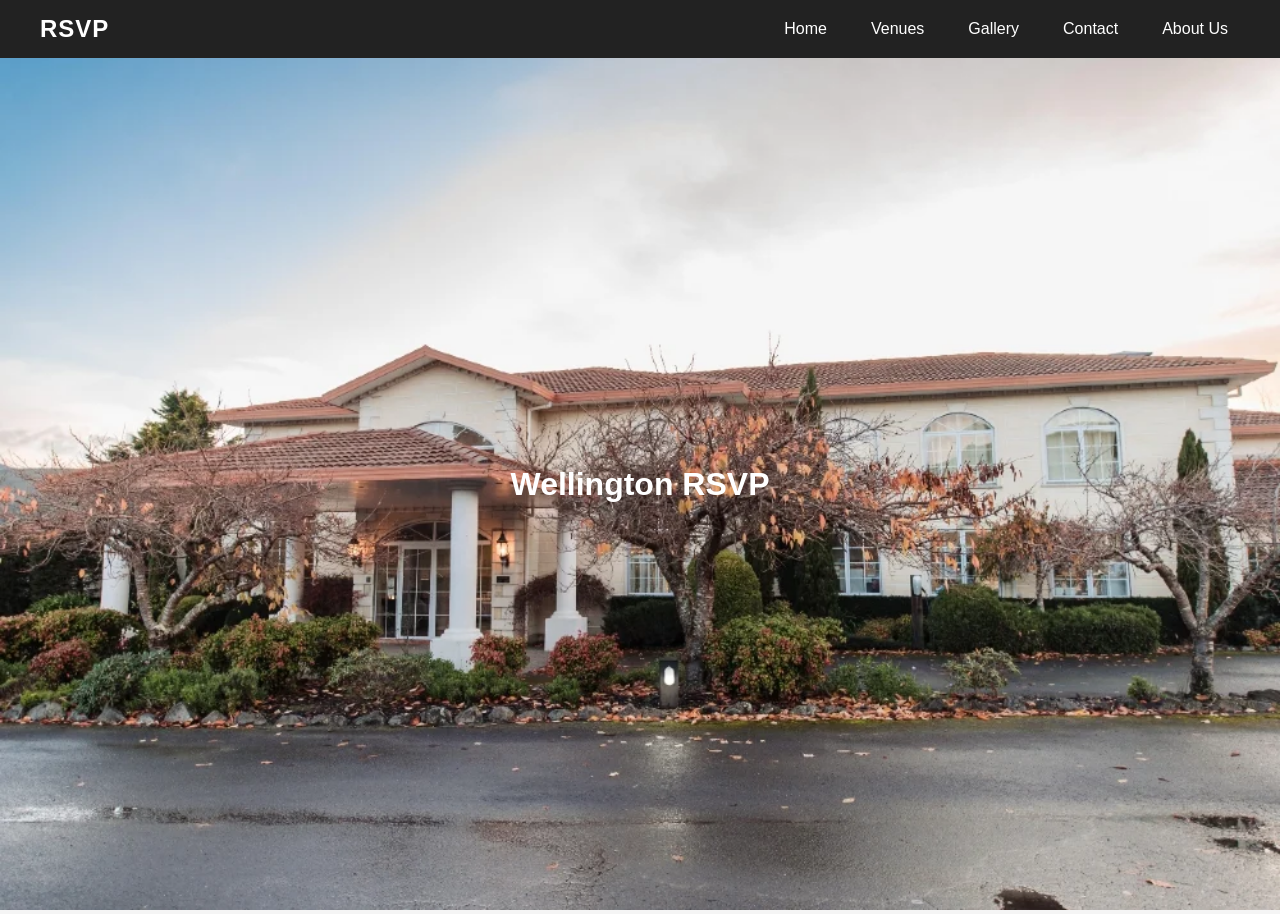
==== index.html @ 35e61cca "trying to fix my picture" ====
<!DOCTYPE html>
<html lang="en">
<head>
    <meta charset="UTF-8">
    <meta name="viewport" content="width=device-width, initial-scale=1.0">
    <title>My Website</title>
    <link rel="stylesheet" href="style.css" />
</head>
<body>

    <nav>
        <div class="nav-logo">
            <h2>RSVP</h2>
        </div>

        <ul class="nav-links">
            <li><a href="/">Home</a></li>
            <li><a href="/Venues">Venues</a></li>
            <li><a href="/Gallery">Gallery</a></li>
            <li><a href="/Contact">Contact</a></li>
            <li><a href="/AboutUs">About Us</a></li>
        </ul>
    </nav>
    
    <div class="image-container">
        <img src="download.png" alt="Pretty house">
        <div class="overlay-text">
            <h1>Wellington RSVP</h1>
        </div>
    </div>
    

    <script src="~/site.js"></script>
</body>
</html>
---- style.css ----
* {
    margin: 0;
    padding: 0;
    border: 0;
}

body {
    font-family: 'Poppins', sans-serif;
    background-color: #f5f5f5;
}

nav {
    display: flex;
    justify-content: space-between;
    align-items: center;
    padding: 10px;
    background-color: #222;
    padding: 15px 40px;
}

.nav-logo h2 {
    color: white;
    font-size: 1.5rem;
    letter-spacing: 1px;
}

.nav-links {
    list-style: none;
    display: flex;
    gap: 30px;
    column-gap: 20px;
}

.nav-links a {
    color: white;
    text-decoration: none;
    font-size: 1rem;
    padding: 8px 12px;
    border-radius: 5px;
    transition: background-color 0.3s;
}

.nav-links a:hover {
    background-color: lightgreen;
    color: #222;
}

main {
    padding: 60px;
    text-align: center;
}

main h1 {
    font-size: 2rem;
    color: #333;
}


.image-container {
    position: relative; 
    display: inline-block;
    width: 100%; 
}

.image-container img {
    display: block;
    width: 100%; 
    height: 0%;
}

.overlay-text {
    position: absolute;
    top: 50%; 
    left: 50%; 
    transform: translate(-50%, -50%); 
    color: white; 
    text-align: center; 
    
}
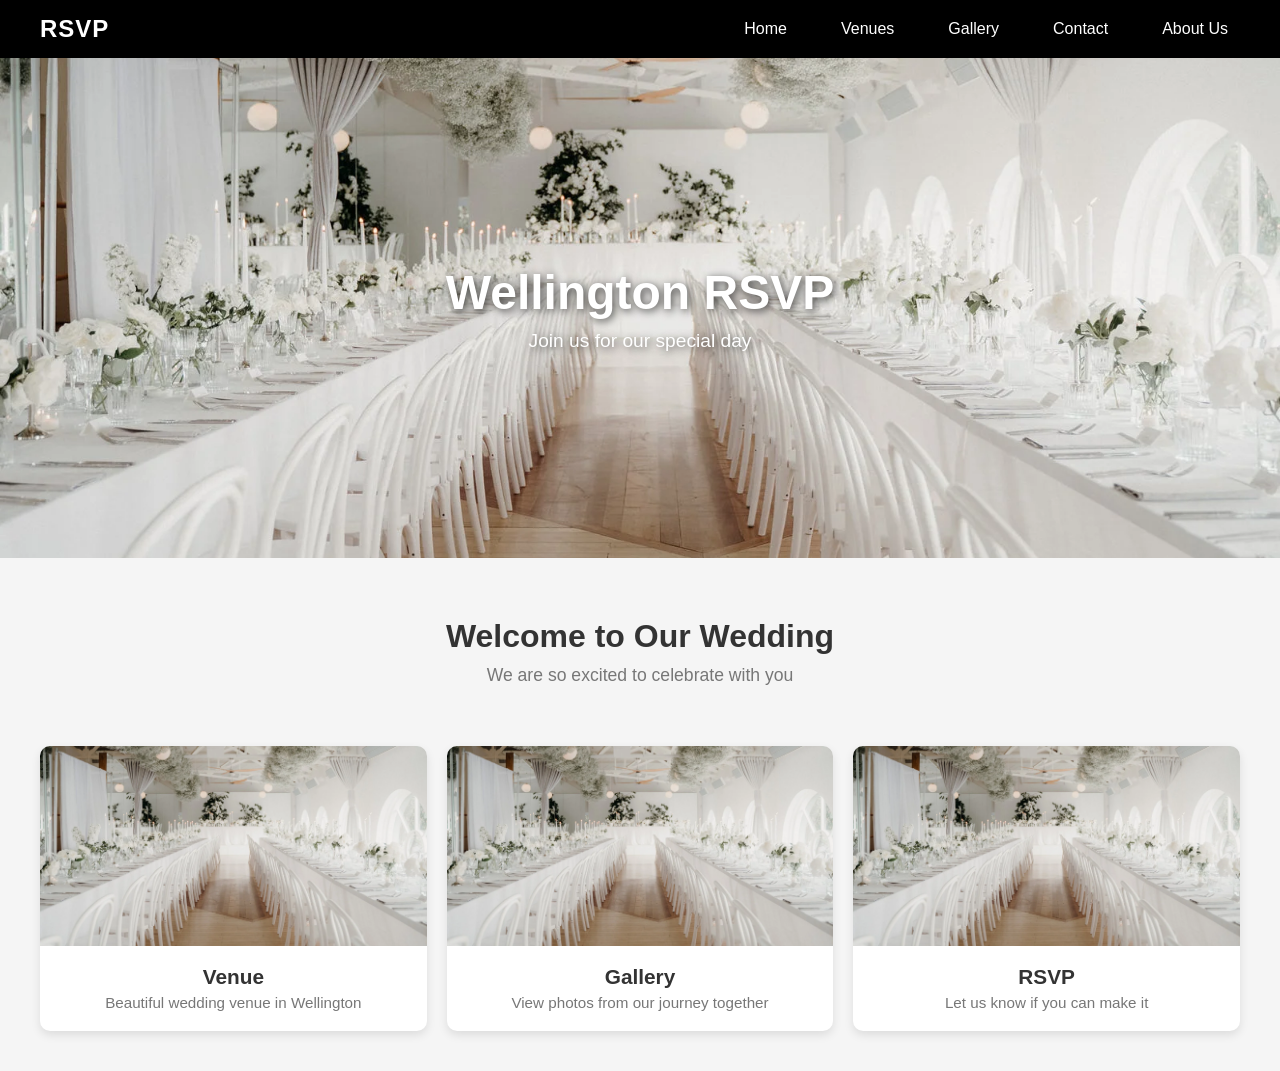
==== commit 9899b3f6: "Idk, foregot to commit" ====
--- a/index.html
+++ b/index.html
@@ -3,8 +3,8 @@
 <head>
     <meta charset="UTF-8">
     <meta name="viewport" content="width=device-width, initial-scale=1.0">
-    <title>My Website</title>
-    <link rel="stylesheet" href="style.css" />
+    <title>Wellington RSVP</title>
+    <link rel="stylesheet" href="style.css">
 </head>
 <body>
 
@@ -12,24 +12,53 @@
         <div class="nav-logo">
             <h2>RSVP</h2>
         </div>
-
         <ul class="nav-links">
-            <li><a href="/">Home</a></li>
-            <li><a href="/Venues">Venues</a></li>
-            <li><a href="/Gallery">Gallery</a></li>
-            <li><a href="/Contact">Contact</a></li>
-            <li><a href="/AboutUs">About Us</a></li>
+            <li><a href="index.html">Home</a></li>
+            <li><a href="Venues.html">Venues</a></li>
+            <li><a href="Gallery.html">Gallery</a></li>
+            <li><a href="Contact.html">Contact</a></li>
+            <li><a href="About_us.html">About Us</a></li>
         </ul>
     </nav>
-    
-    <div class="image-container">
-        <img src="download.png" alt="Pretty house">
-        <div class="overlay-text">
-            <h1>Wellington RSVP</h1>
+
+    <div class="grid-container">
+
+        <div class="hero">
+            <img src="Frontpage.png" alt="Wedding Venue">
+            <div class="overlay-text">
+                <h1>Wellington RSVP</h1>
+                <p>Join us for our special day</p>
+            </div>
         </div>
+
+        <div class="title-section">
+            <h2>Welcome to Our Wedding</h2>
+            <p>We are so excited to celebrate with you</p>
+        </div>
+
+        <div class="cards-section">
+
+            <div class="card">
+                <img src="Frontpage.png" alt="Venue 1">
+                <h3>Venue</h3>
+                <p>Beautiful wedding venue in Wellington</p>
+            </div>
+
+            <div class="card">
+                <img src="Frontpage.png" alt="Gallery">
+                <h3>Gallery</h3>
+                <p>View photos from our journey together</p>
+            </div>
+
+            <div class="card">
+                <img src="Frontpage.png" alt="RSVP">
+                <h3>RSVP</h3>
+                <p>Let us know if you can make it</p>
+            </div>
+
+        </div>
+
     </div>
-    
 
-    <script src="~/site.js"></script>
 </body>
 </html>
--- a/style.css
+++ b/style.css
@@ -1,7 +1,7 @@
 * {
     margin: 0;
     padding: 0;
-    border: 0;
+    box-sizing: border-box;
 }
 
 body {
@@ -13,8 +13,7 @@
     display: flex;
     justify-content: space-between;
     align-items: center;
-    padding: 10px;
-    background-color: #222;
+    background-color: black;
     padding: 15px 40px;
 }
 
@@ -28,7 +27,6 @@
     list-style: none;
     display: flex;
     gap: 30px;
-    column-gap: 20px;
 }
 
 .nav-links a {
@@ -45,35 +43,89 @@
     color: #222;
 }
 
-main {
-    padding: 60px;
-    text-align: center;
+.grid-container {
+    display: grid;
+    grid-template-rows: auto auto auto;  /* 3 rows */
+    gap: 40px;
+    padding: 0 0 40px 0;
 }
 
-main h1 {
-    font-size: 2rem;
-    color: #333;
+.hero {
+    position: relative;
+    width: 100%;
+    height: 500px;
 }
 
-
-.image-container {
-    position: relative; 
-    display: inline-block;
-    width: 100%; 
-}
-
-.image-container img {
-    display: block;
-    width: 100%; 
-    height: 0%;
+.hero img {
+    width: 100%;
+    height: 100%;
+    object-fit: cover;
 }
 
 .overlay-text {
     position: absolute;
-    top: 50%; 
-    left: 50%; 
-    transform: translate(-50%, -50%); 
-    color: white; 
-    text-align: center; 
-    
+    top: 50%;
+    left: 50%;
+    transform: translate(-50%, -50%);
+    color: white;
+    text-align: center;
+    text-shadow: 2px 2px 8px rgba(0,0,0,0.7);
 }
+
+.overlay-text h1 {
+    font-size: 3rem;
+    margin-bottom: 10px;
+}
+
+.overlay-text p {
+    font-size: 1.2rem;
+}
+
+.title-section {
+    text-align: center;
+    padding: 20px 40px;
+}
+
+.title-section h2 {
+    font-size: 2rem;
+    color: #333;
+    margin-bottom: 10px;
+}
+
+.title-section p {
+    font-size: 1.1rem;
+    color: #777;
+}
+
+.cards-section {
+    display: grid;
+    grid-template-columns: 1fr 1fr 1fr;  
+    gap: 20px;
+    padding: 0 40px;
+}
+
+.card {
+    background-color: white;
+    border-radius: 10px;
+    overflow: hidden;
+    box-shadow: 0 4px 10px rgba(0,0,0,0.1);
+    text-align: center;
+}
+
+.card img {
+    width: 100%;
+    height: 200px;
+    object-fit: cover;
+}
+
+.card h3 {
+    font-size: 1.3rem;
+    padding: 15px 10px 5px;
+    color: #333;
+}
+
+.card p {
+    font-size: 0.95rem;
+    color: #777;
+    padding: 0 15px 20px;
+}
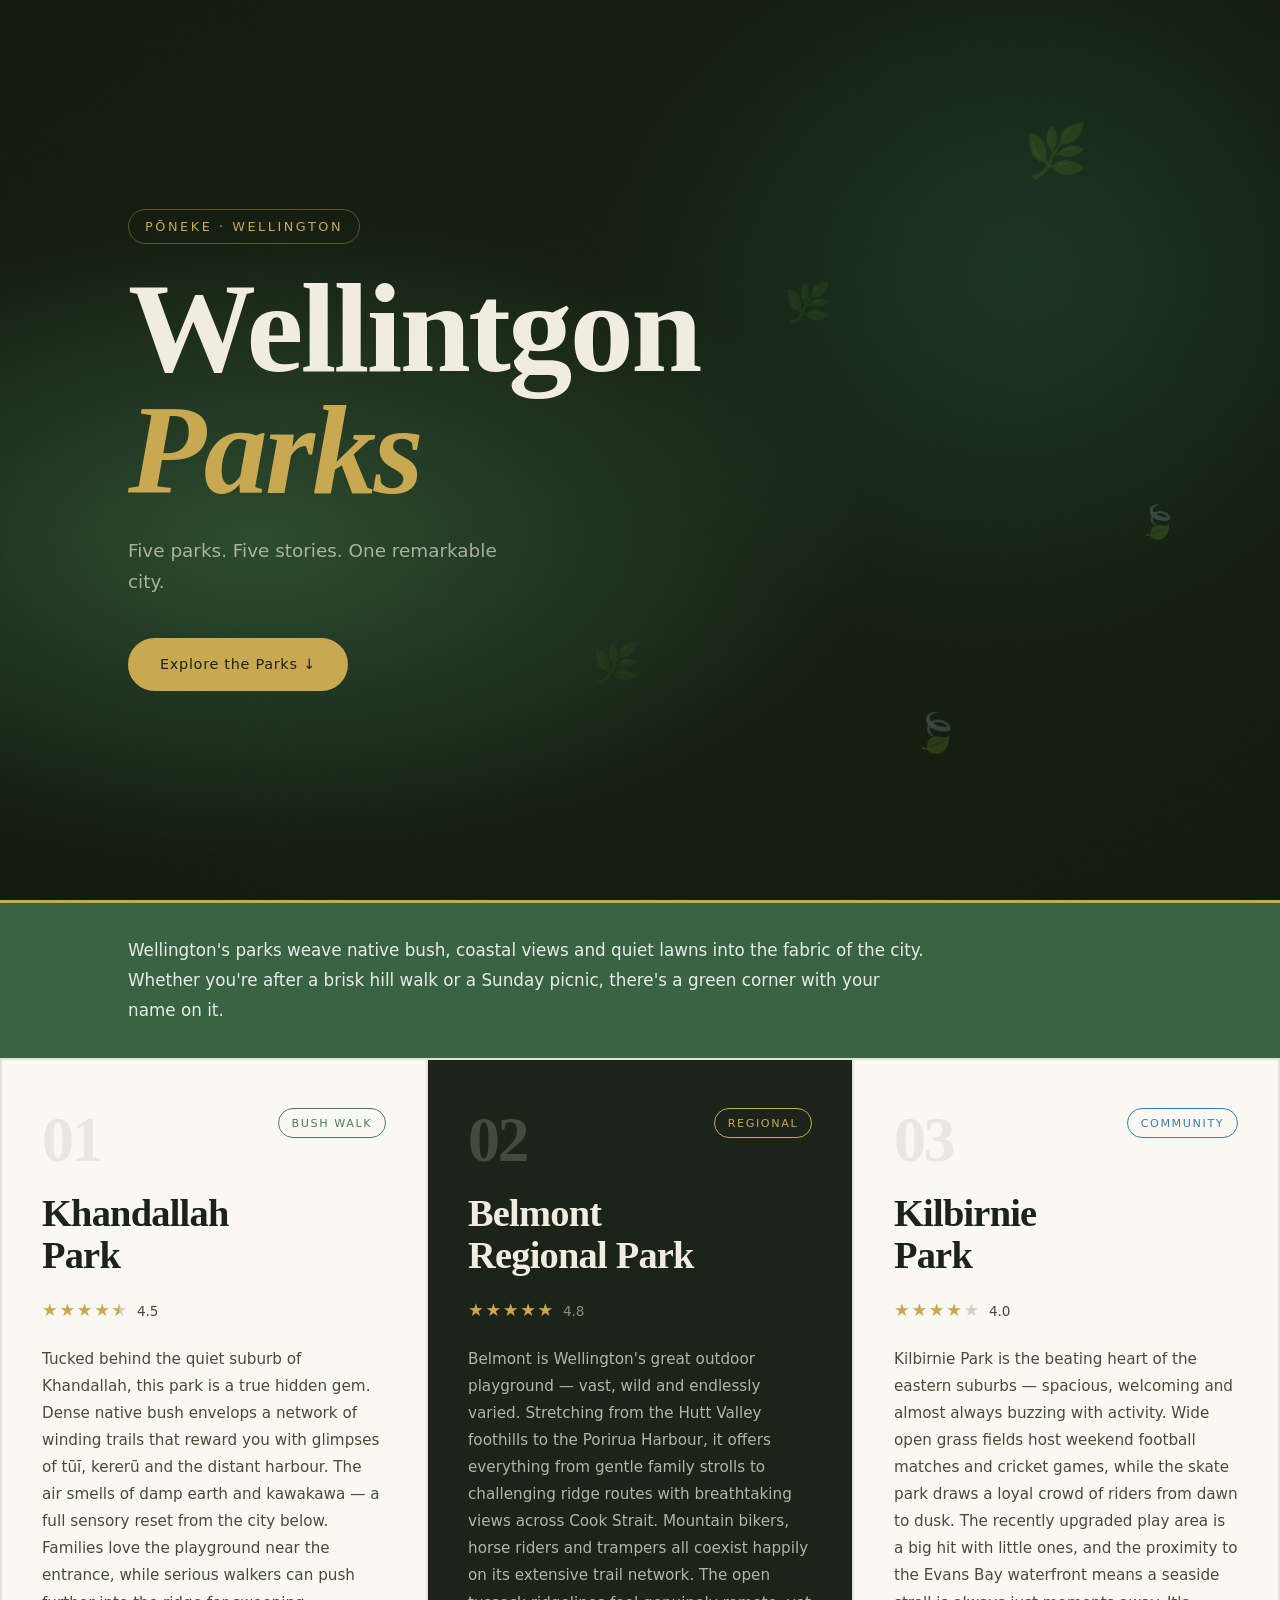
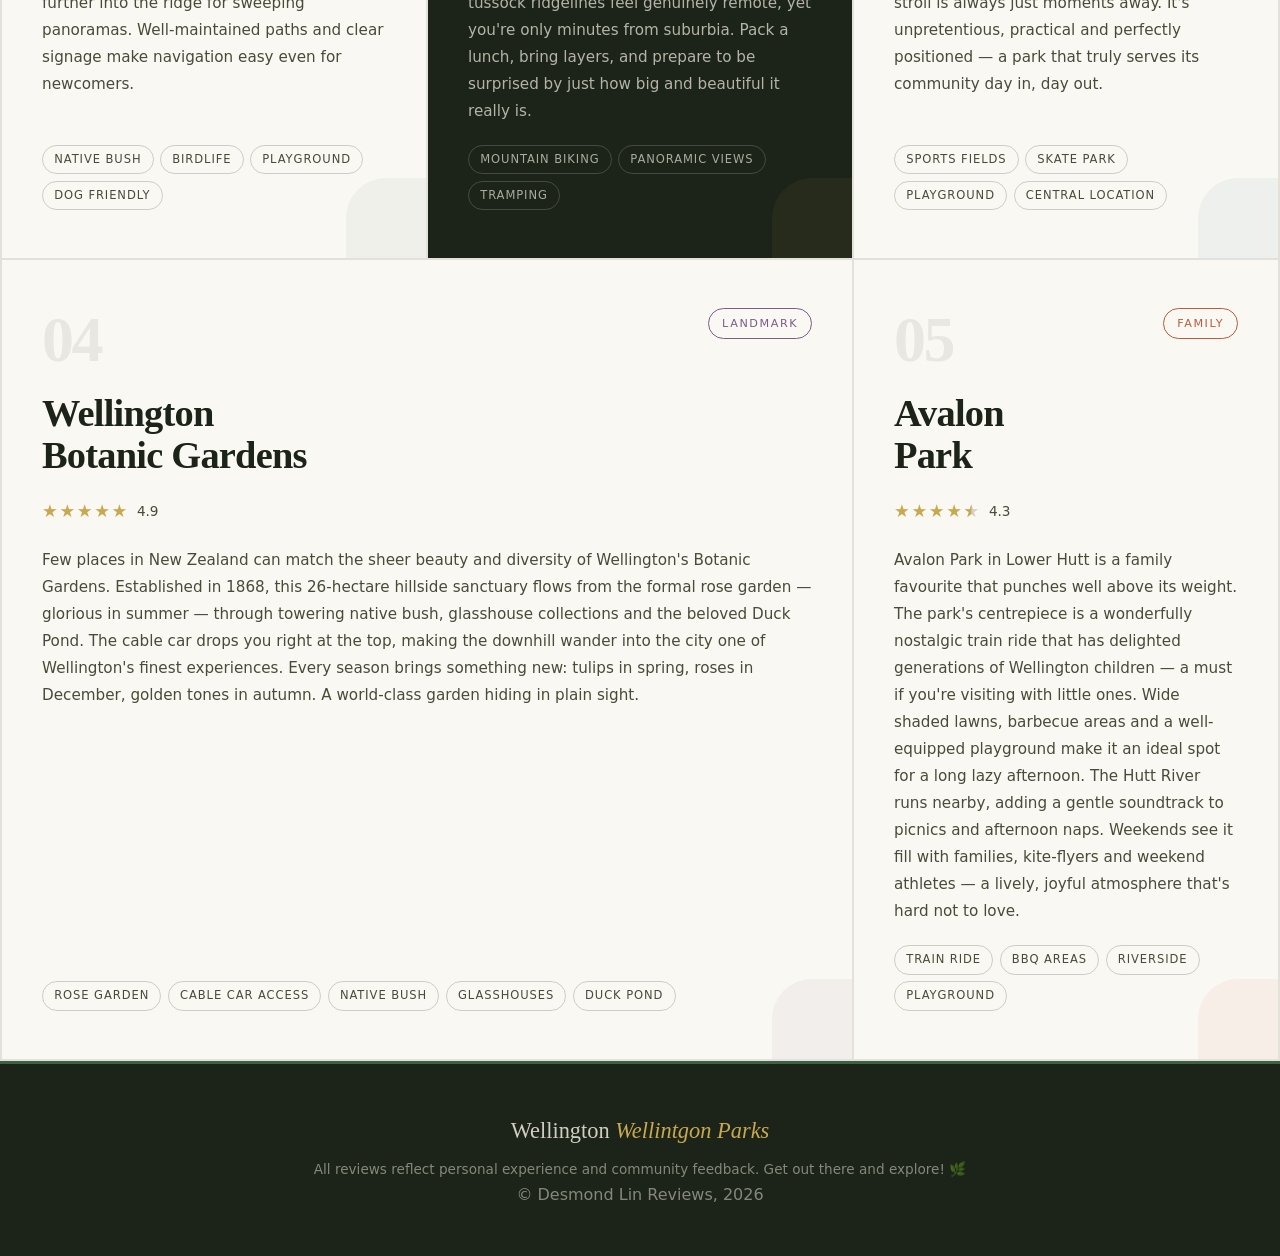
==== commit 56ab7db2: "Forgot to commit during the holidays(:sob:) I restarted my project and wrote about wellington parks" ====
--- a/index.html
+++ b/index.html
@@ -1,64 +1,152 @@
 <!DOCTYPE html>
 <html lang="en">
 <head>
-    <meta charset="UTF-8">
-    <meta name="viewport" content="width=device-width, initial-scale=1.0">
-    <title>Wellington RSVP</title>
-    <link rel="stylesheet" href="style.css">
+  <meta charset="UTF-8" />
+  <meta name="viewport" content="width=device-width, initial-scale=1.0" />
+  <title>Wellington Park Reviews</title>
+  <link rel="stylesheet" href="style.css" />
+  <link href="Arial" rel="stylesheet" />
 </head>
 <body>
 
-    <nav>
-        <div class="nav-logo">
-            <h2>RSVP</h2>
-        </div>
-        <ul class="nav-links">
-            <li><a href="index.html">Home</a></li>
-            <li><a href="Venues.html">Venues</a></li>
-            <li><a href="Gallery.html">Gallery</a></li>
-            <li><a href="Contact.html">Contact</a></li>
-            <li><a href="About_us.html">About Us</a></li>
-        </ul>
-    </nav>
+  <header class="hero">
+    <div class="hero__noise"></div>
+    <div class="hero__content">
+      <span class="hero__eyebrow">Pōneke · Wellington</span>
+      <h1 class="hero__title">Wellintgon<br><em>Parks</em></h1>
+      <p class="hero__subtitle">Five parks. Five stories. One remarkable city.</p>
+      <a href="#parks" class="hero__cta">Explore the Parks ↓</a>
+    </div>
+    <div class="hero__leaves" aria-hidden="true">
+      <span class="leaf leaf--1">🌿</span>
+      <span class="leaf leaf--2">🍃</span>
+      <span class="leaf leaf--3">🌿</span>
+      <span class="leaf leaf--4">🍃</span>
+      <span class="leaf leaf--5">🌿</span>
+    </div>
+  </header>
 
-    <div class="grid-container">
+  <section class="intro-strip">
+    <p>Wellington's parks weave native bush, coastal views and quiet lawns into the fabric of the city. Whether you're after a brisk hill walk or a Sunday picnic, there's a green corner with your name on it.</p>
+  </section>
 
-        <div class="hero">
-            <img src="Frontpage.png" alt="Wedding Venue">
-            <div class="overlay-text">
-                <h1>Wellington RSVP</h1>
-                <p>Join us for our special day</p>
-            </div>
-        </div>
+  <main id="parks" class="parks-grid">
 
-        <div class="title-section">
-            <h2>Welcome to Our Wedding</h2>
-            <p>We are so excited to celebrate with you</p>
-        </div>
+    <article class="park-card" style="--accent:#4a7c59;">
+      <div class="park-card__header">
+        <span class="park-card__number">01</span>
+        <div class="park-card__badge">Bush Walk</div>
+      </div>
+      <h2 class="park-card__name">Khandallah<br>Park</h2>
+      <div class="park-card__stars" aria-label="4.5 out of 5 stars">
+        <span class="star filled">★</span><span class="star filled">★</span><span class="star filled">★</span><span class="star filled">★</span><span class="star half">★</span>
+        <span class="rating-num">4.5</span>
+      </div>
+      <p class="park-card__review">
+        Tucked behind the quiet suburb of Khandallah, this park is a true hidden gem. Dense native bush envelops a network of winding trails that reward you with glimpses of tūī, kererū and the distant harbour. The air smells of damp earth and kawakawa — a full sensory reset from the city below. Families love the playground near the entrance, while serious walkers can push further into the ridge for sweeping panoramas. Well-maintained paths and clear signage make navigation easy even for newcomers.
+      </p>
+      <ul class="park-card__tags">
+        <li>Native Bush</li>
+        <li>Birdlife</li>
+        <li>Playground</li>
+        <li>Dog Friendly</li>
+      </ul>
+    </article>
 
-        <div class="cards-section">
+    <article class="park-card park-card--dark" style="--accent:#c8a951;">
+      <div class="park-card__header">
+        <span class="park-card__number">02</span>
+        <div class="park-card__badge">Regional</div>
+      </div>
+      <h2 class="park-card__name">Belmont<br>Regional Park</h2>
+      <div class="park-card__stars" aria-label="4.8 out of 5 stars">
+        <span class="star filled">★</span><span class="star filled">★</span><span class="star filled">★</span><span class="star filled">★</span><span class="star filled">★</span>
+        <span class="rating-num">4.8</span>
+      </div>
+      <p class="park-card__review">
+        Belmont is Wellington's great outdoor playground — vast, wild and endlessly varied. Stretching from the Hutt Valley foothills to the Porirua Harbour, it offers everything from gentle family strolls to challenging ridge routes with breathtaking views across Cook Strait. Mountain bikers, horse riders and trampers all coexist happily on its extensive trail network. The open tussock ridgelines feel genuinely remote, yet you're only minutes from suburbia. Pack a lunch, bring layers, and prepare to be surprised by just how big and beautiful it really is.
+      </p>
+      <ul class="park-card__tags">
+        <li>Mountain Biking</li>
+        <li>Panoramic Views</li>
+        <li>Tramping</li>
+      </ul>
+    </article>
 
-            <div class="card">
-                <img src="Frontpage.png" alt="Venue 1">
-                <h3>Venue</h3>
-                <p>Beautiful wedding venue in Wellington</p>
-            </div>
+    <article class="park-card" style="--accent:#3b7fa6;">
+      <div class="park-card__header">
+        <span class="park-card__number">03</span>
+        <div class="park-card__badge">Community</div>
+      </div>
+      <h2 class="park-card__name">Kilbirnie<br>Park</h2>
+      <div class="park-card__stars" aria-label="4.0 out of 5 stars">
+        <span class="star filled">★</span><span class="star filled">★</span><span class="star filled">★</span><span class="star filled">★</span><span class="star empty">★</span>
+        <span class="rating-num">4.0</span>
+      </div>
+      <p class="park-card__review">
+        Kilbirnie Park is the beating heart of the eastern suburbs — spacious, welcoming and almost always buzzing with activity. Wide open grass fields host weekend football matches and cricket games, while the skate park draws a loyal crowd of riders from dawn to dusk. The recently upgraded play area is a big hit with little ones, and the proximity to the Evans Bay waterfront means a seaside stroll is always just moments away. It's unpretentious, practical and perfectly positioned — a park that truly serves its community day in, day out.
+      </p>
+      <ul class="park-card__tags">
+        <li>Sports Fields</li>
+        <li>Skate Park</li>
+        <li>Playground</li>
+        <li>Central Location</li>
+      </ul>
+    </article>
 
-            <div class="card">
-                <img src="Frontpage.png" alt="Gallery">
-                <h3>Gallery</h3>
-                <p>View photos from our journey together</p>
-            </div>
+    <article class="park-card park-card--wide" style="--accent:#7a5c8a;">
+      <div class="park-card__header">
+        <span class="park-card__number">04</span>
+        <div class="park-card__badge">Landmark</div>
+      </div>
+      <h2 class="park-card__name">Wellington<br>Botanic Gardens</h2>
+      <div class="park-card__stars" aria-label="4.9 out of 5 stars">
+        <span class="star filled">★</span><span class="star filled">★</span><span class="star filled">★</span><span class="star filled">★</span><span class="star filled">★</span>
+        <span class="rating-num">4.9</span>
+      </div>
+      <p class="park-card__review">
+        Few places in New Zealand can match the sheer beauty and diversity of Wellington's Botanic Gardens. Established in 1868, this 26-hectare hillside sanctuary flows from the formal rose garden — glorious in summer — through towering native bush, glasshouse collections and the beloved Duck Pond. The cable car drops you right at the top, making the downhill wander into the city one of Wellington's finest experiences. Every season brings something new: tulips in spring, roses in December, golden tones in autumn. A world-class garden hiding in plain sight.
+      </p>
+      <ul class="park-card__tags">
+        <li>Rose Garden</li>
+        <li>Cable Car Access</li>
+        <li>Native Bush</li>
+        <li>Glasshouses</li>
+        <li>Duck Pond</li>
+      </ul>
+    </article>
 
-            <div class="card">
-                <img src="Frontpage.png" alt="RSVP">
-                <h3>RSVP</h3>
-                <p>Let us know if you can make it</p>
-            </div>
+    <article class="park-card" style="--accent:#b85c3a;">
+      <div class="park-card__header">
+        <span class="park-card__number">05</span>
+        <div class="park-card__badge">Family</div>
+      </div>
+      <h2 class="park-card__name">Avalon<br>Park</h2>
+      <div class="park-card__stars" aria-label="4.3 out of 5 stars">
+        <span class="star filled">★</span><span class="star filled">★</span><span class="star filled">★</span><span class="star filled">★</span><span class="star half">★</span>
+        <span class="rating-num">4.3</span>
+      </div>
+      <p class="park-card__review">
+        Avalon Park in Lower Hutt is a family favourite that punches well above its weight. The park's centrepiece is a wonderfully nostalgic train ride that has delighted generations of Wellington children — a must if you're visiting with little ones. Wide shaded lawns, barbecue areas and a well-equipped playground make it an ideal spot for a long lazy afternoon. The Hutt River runs nearby, adding a gentle soundtrack to picnics and afternoon naps. Weekends see it fill with families, kite-flyers and weekend athletes — a lively, joyful atmosphere that's hard not to love.
+      </p>
+      <ul class="park-card__tags">
+        <li>Train Ride</li>
+        <li>BBQ Areas</li>
+        <li>Riverside</li>
+        <li>Playground</li>
+      </ul>
+    </article>
 
-        </div>
+  </main>
 
+  <footer class="site-footer">
+    <div class="site-footer__inner">
+      <p class="site-footer__brand">Wellington <em>Wellintgon Parks</em></p>
+      <p class="site-footer__note">All reviews reflect personal experience and community feedback. Get out there and explore! 🌿</p>
+      <p>© Desmond Lin Reviews, 2026</p>
     </div>
+  </footer>
+
 
 </body>
 </html>
--- a/style.css
+++ b/style.css
@@ -1,131 +1,356 @@
-* {
-    margin: 0;
-    padding: 0;
-    box-sizing: border-box;
-}
+:root {
+  --bg:         #f5f2eb;
+  --bg-dark:    #1c2318;
+  --ink:        #1c2318;
+  --ink-light:  #4a4a3a;
+  --cream:      #faf8f2;
+  --green:      #3a6344;
+  --green-pale: #e8f0e9;
+  --gold:       #c8a951;
+  --serif:      'Playfair Display', Georgia, serif;
+  --sans:       'DM Sans', system-ui, sans-serif;
+  --radius:     4px;
+  --shadow:     0 4px 24px rgba(28,35,24,0.10);
+  --shadow-lg:  0 12px 48px rgba(28,35,24,0.16);
+}
+
+*, *::before, *::after { box-sizing: border-box; margin: 0; padding: 0; }
+
+html { scroll-behavior: smooth; }
 
 body {
-    font-family: 'Poppins', sans-serif;
-    background-color: #f5f5f5;
-}
-
-nav {
-    display: flex;
-    justify-content: space-between;
-    align-items: center;
-    background-color: black;
-    padding: 15px 40px;
-}
-
-.nav-logo h2 {
-    color: white;
-    font-size: 1.5rem;
-    letter-spacing: 1px;
-}
-
-.nav-links {
-    list-style: none;
-    display: flex;
-    gap: 30px;
-}
-
-.nav-links a {
-    color: white;
-    text-decoration: none;
-    font-size: 1rem;
-    padding: 8px 12px;
-    border-radius: 5px;
-    transition: background-color 0.3s;
-}
-
-.nav-links a:hover {
-    background-color: lightgreen;
-    color: #222;
-}
-
-.grid-container {
-    display: grid;
-    grid-template-rows: auto auto auto;  /* 3 rows */
-    gap: 40px;
-    padding: 0 0 40px 0;
+  background: var(--bg);
+  color: var(--ink);
+  font-family: var(--sans);
+  font-size: 1rem;
+  line-height: 1.7;
+  overflow-x: hidden;
 }
 
 .hero {
-    position: relative;
-    width: 100%;
-    height: 500px;
-}
-
-.hero img {
-    width: 100%;
-    height: 100%;
-    object-fit: cover;
-}
-
-.overlay-text {
-    position: absolute;
-    top: 50%;
-    left: 50%;
-    transform: translate(-50%, -50%);
-    color: white;
-    text-align: center;
-    text-shadow: 2px 2px 8px rgba(0,0,0,0.7);
-}
-
-.overlay-text h1 {
-    font-size: 3rem;
-    margin-bottom: 10px;
-}
-
-.overlay-text p {
-    font-size: 1.2rem;
-}
-
-.title-section {
-    text-align: center;
-    padding: 20px 40px;
-}
-
-.title-section h2 {
-    font-size: 2rem;
-    color: #333;
-    margin-bottom: 10px;
-}
-
-.title-section p {
-    font-size: 1.1rem;
-    color: #777;
-}
-
-.cards-section {
-    display: grid;
-    grid-template-columns: 1fr 1fr 1fr;  
-    gap: 20px;
-    padding: 0 40px;
-}
-
-.card {
-    background-color: white;
-    border-radius: 10px;
-    overflow: hidden;
-    box-shadow: 0 4px 10px rgba(0,0,0,0.1);
-    text-align: center;
-}
-
-.card img {
-    width: 100%;
-    height: 200px;
-    object-fit: cover;
-}
-
-.card h3 {
-    font-size: 1.3rem;
-    padding: 15px 10px 5px;
-    color: #333;
-}
-
-.card p {
-    font-size: 0.95rem;
-    color: #777;
-    padding: 0 15px 20px;
-}
+  position: relative;
+  min-height: 100svh;
+  display: flex;
+  align-items: center;
+  background: var(--bg-dark);
+  overflow: hidden;
+}
+
+.hero::before {
+  content: '';
+  position: absolute;
+  inset: 0;
+  background:
+    radial-gradient(ellipse 80% 60% at 20% 60%, #2a4a2e 0%, transparent 60%),
+    radial-gradient(ellipse 60% 80% at 80% 30%, #1a3320 0%, transparent 55%),
+    radial-gradient(ellipse 100% 100% at 50% 50%, #141e10 0%, #0d1409 100%);
+}
+
+.hero__noise {
+  position: absolute;
+  inset: 0;
+  opacity: 0.04;
+  background-image: url("data:image/svg+xml,%3Csvg xmlns='http://www.w3.org/2000/svg' width='300' height='300'%3E%3Cfilter id='n'%3E%3CfeTurbulence type='fractalNoise' baseFrequency='0.75' numOctaves='4' stitchTiles='stitch'/%3E%3C/filter%3E%3Crect width='300' height='300' filter='url(%23n)' opacity='1'/%3E%3C/svg%3E");
+  background-size: 200px 200px;
+  pointer-events: none;
+}
+
+.hero__content {
+  position: relative;
+  z-index: 2;
+  padding: 6rem 2rem 6rem 10vw;
+  max-width: 700px;
+  animation: fadeUp 1s ease both;
+}
+
+.hero__eyebrow {
+  display: inline-block;
+  font-family: var(--sans);
+  font-size: 0.8rem;
+  font-weight: 500;
+  letter-spacing: 0.2em;
+  text-transform: uppercase;
+  color: var(--gold);
+  margin-bottom: 1.5rem;
+  padding: 0.35rem 1rem;
+  border: 1px solid rgba(200,169,81,0.4);
+  border-radius: 100px;
+}
+
+.hero__title {
+  font-family: var(--serif);
+  font-size: clamp(4rem, 10vw, 9rem);
+  font-weight: 900;
+  line-height: 0.95;
+  color: #f0ece0;
+  margin-bottom: 1.5rem;
+  letter-spacing: -0.02em;
+}
+
+.hero__title em {
+  font-style: italic;
+  color: var(--gold);
+}
+
+.hero__subtitle {
+  font-size: 1.15rem;
+  color: rgba(240,236,224,0.65);
+  font-weight: 300;
+  margin-bottom: 2.5rem;
+  max-width: 380px;
+}
+
+.hero__cta {
+  display: inline-block;
+  background: var(--gold);
+  color: var(--bg-dark);
+  font-family: var(--sans);
+  font-weight: 500;
+  font-size: 0.9rem;
+  letter-spacing: 0.05em;
+  padding: 0.9rem 2rem;
+  border-radius: 100px;
+  text-decoration: none;
+  transition: background 0.2s, transform 0.2s;
+}
+
+.hero__cta:hover {
+  background: #dbbf62;
+  transform: translateY(-2px);
+}
+
+.hero__leaves {
+  position: absolute;
+  inset: 0;
+  pointer-events: none;
+  z-index: 1;
+}
+
+.leaf {
+  position: absolute;
+  font-size: clamp(1.5rem, 3vw, 3rem);
+  opacity: 0.18;
+  animation: float 8s ease-in-out infinite;
+}
+.leaf--1 { top: 12%; right: 15%; animation-delay: 0s;   font-size: clamp(2rem, 4vw, 4.5rem); }
+.leaf--2 { top: 55%; right: 8%;  animation-delay: 1.5s; font-size: clamp(1.2rem, 2.5vw, 3rem); }
+.leaf--3 { top: 30%; right: 35%; animation-delay: 3s;   opacity: 0.10; }
+.leaf--4 { bottom: 15%; right: 25%; animation-delay: 0.8s; }
+.leaf--5 { top: 70%; right: 50%; animation-delay: 2.2s; opacity: 0.08; }
+
+.intro-strip {
+  background: var(--green);
+  color: rgba(255,255,255,0.88);
+  padding: 2rem 10vw;
+  font-size: 1.05rem;
+  font-weight: 300;
+  line-height: 1.8;
+  border-top: 3px solid var(--gold);
+}
+
+.intro-strip p { max-width: 75ch; }
+
+.parks-grid {
+  display: grid;
+  grid-template-columns: repeat(auto-fit, minmax(340px, 1fr));
+  gap: 2px;
+  padding: 2px;
+  background: rgba(28,35,24,0.08);
+}
+
+.park-card {
+  background: var(--cream);
+  padding: 3rem 2.5rem;
+  display: flex;
+  flex-direction: column;
+  gap: 1.25rem;
+  transition: transform 0.3s ease, box-shadow 0.3s ease;
+  position: relative;
+  overflow: hidden;
+}
+
+.park-card::before {
+  content: '';
+  position: absolute;
+  top: 0; left: 0; right: 0;
+  height: 4px;
+  background: var(--accent, var(--green));
+  transform: scaleX(0);
+  transform-origin: left;
+  transition: transform 0.4s ease;
+}
+
+.park-card:hover::before { transform: scaleX(1); }
+
+.park-card:hover {
+  transform: translateY(-4px);
+  box-shadow: var(--shadow-lg);
+  z-index: 1;
+}
+
+.park-card::after {
+  content: '';
+  position: absolute;
+  bottom: 0; right: 0;
+  width: 80px; height: 80px;
+  background: var(--accent, var(--green));
+  opacity: 0.06;
+  border-radius: 50% 0 0 0;
+}
+
+.park-card--dark {
+  background: var(--bg-dark);
+  color: #e8e4d8;
+}
+
+.park-card--dark .park-card__review { color: rgba(232,228,216,0.75); }
+.park-card--dark .park-card__number { color: rgba(232,228,216,0.2); }
+.park-card--dark .park-card__tags li {
+  border-color: rgba(232,228,216,0.2);
+  color: rgba(232,228,216,0.7);
+}
+
+.park-card--wide { grid-column: span 2; }
+
+.park-card__header {
+  display: flex;
+  justify-content: space-between;
+  align-items: flex-start;
+}
+
+.park-card__number {
+  font-family: var(--serif);
+  font-size: 4rem;
+  font-weight: 900;
+  line-height: 1;
+  color: rgba(28,35,24,0.08);
+  letter-spacing: -0.04em;
+  transition: color 0.3s;
+}
+
+.park-card:hover .park-card__number { color: var(--accent, var(--green)); opacity: 0.18; }
+
+.park-card__badge {
+  font-family: var(--sans);
+  font-size: 0.7rem;
+  font-weight: 500;
+  letter-spacing: 0.14em;
+  text-transform: uppercase;
+  color: var(--accent, var(--green));
+  padding: 0.3rem 0.8rem;
+  border: 1.5px solid var(--accent, var(--green));
+  border-radius: 100px;
+}
+
+.park-card__name {
+  font-family: var(--serif);
+  font-size: clamp(1.8rem, 3.5vw, 2.4rem);
+  font-weight: 700;
+  line-height: 1.1;
+  letter-spacing: -0.02em;
+}
+
+.park-card--dark .park-card__name { color: #f0ece0; }
+
+.park-card__stars {
+  display: flex;
+  align-items: center;
+  gap: 0.1rem;
+}
+
+.star {
+  font-size: 1.1rem;
+  color: #d4d0c4;
+}
+.star.filled { color: var(--gold); }
+.star.half {
+  position: relative;
+  color: #d4d0c4;
+}
+.star.half::before {
+  content: '★';
+  position: absolute;
+  color: var(--gold);
+  clip-path: inset(0 50% 0 0);
+}
+
+.rating-num {
+  font-family: var(--sans);
+  font-size: 0.85rem;
+  font-weight: 500;
+  color: var(--ink-light);
+  margin-left: 0.5rem;
+}
+
+.park-card--dark .rating-num { color: rgba(232,228,216,0.55); }
+
+.park-card__review {
+  font-size: 0.95rem;
+  color: var(--ink-light);
+  line-height: 1.78;
+  flex: 1;
+}
+
+.park-card__tags {
+  display: flex;
+  flex-wrap: wrap;
+  gap: 0.4rem;
+  list-style: none;
+  margin-top: auto;
+}
+
+.park-card__tags li {
+  font-size: 0.72rem;
+  font-weight: 500;
+  letter-spacing: 0.08em;
+  text-transform: uppercase;
+  padding: 0.25rem 0.7rem;
+  border: 1px solid rgba(28,35,24,0.2);
+  border-radius: 100px;
+  color: var(--ink-light);
+}
+
+.site-footer {
+  background: var(--bg-dark);
+  color: rgba(240,236,224,0.5);
+  padding: 3rem 10vw;
+  text-align: center;
+  border-top: 3px solid var(--green);
+}
+
+.site-footer__brand {
+  font-family: var(--serif);
+  font-size: 1.4rem;
+  color: rgba(240,236,224,0.85);
+  margin-bottom: 0.5rem;
+}
+
+.site-footer__brand em { color: var(--gold); font-style: italic; }
+
+.site-footer__note {
+  font-size: 0.85rem;
+  font-weight: 300;
+}
+
+@keyframes fadeUp {
+  from { opacity: 0; transform: translateY(32px); }
+  to   { opacity: 1; transform: translateY(0); }
+}
+
+@keyframes float {
+  0%, 100% { transform: translateY(0) rotate(0deg); }
+  33%       { transform: translateY(-18px) rotate(6deg); }
+  66%       { transform: translateY(-8px) rotate(-4deg); }
+}
+
+@media (max-width: 900px) {
+  .park-card--wide { grid-column: span 1; }
+  .hero__content { padding: 5rem 1.5rem; }
+  .parks-grid { grid-template-columns: 1fr; }
+}
+
+@media (max-width: 600px) {
+  .hero__title { font-size: clamp(3.2rem, 14vw, 5rem); }
+  .intro-strip { padding: 1.5rem 1.5rem; }
+  .park-card { padding: 2rem 1.5rem; }
+}
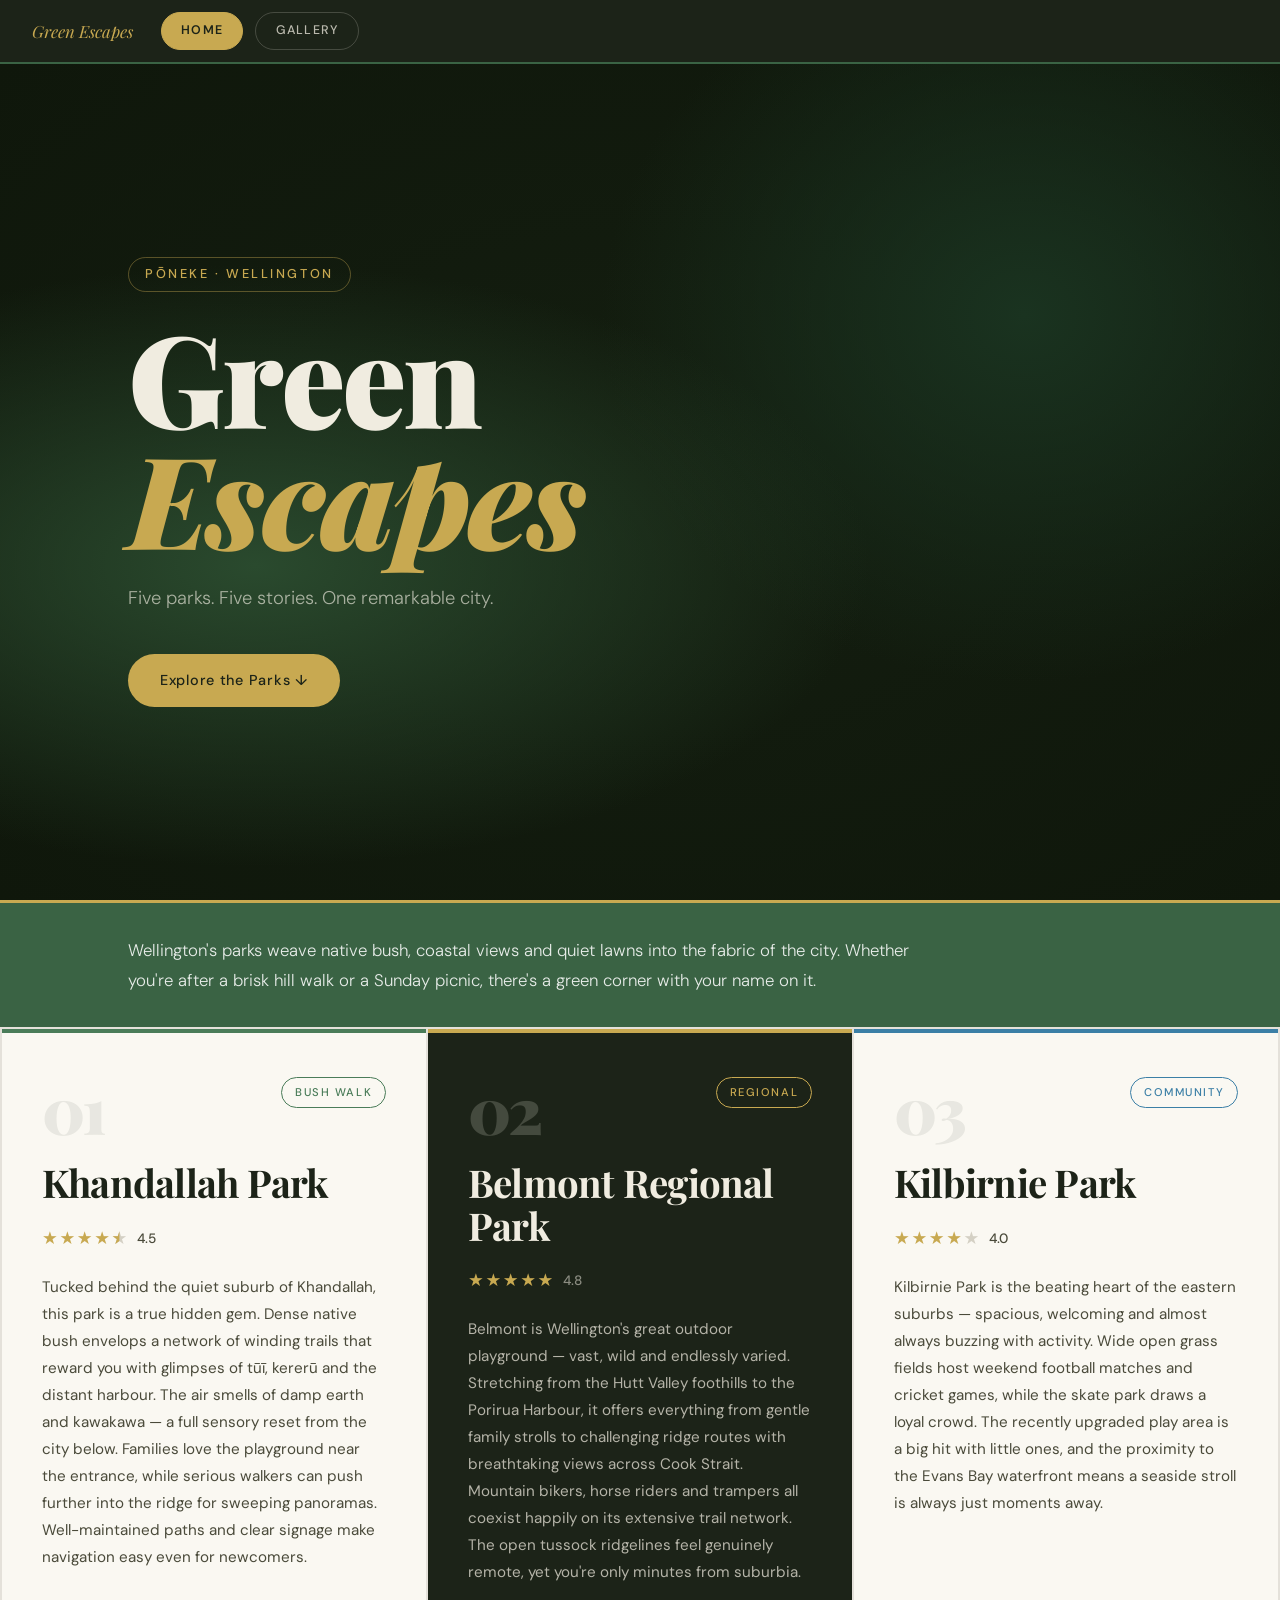
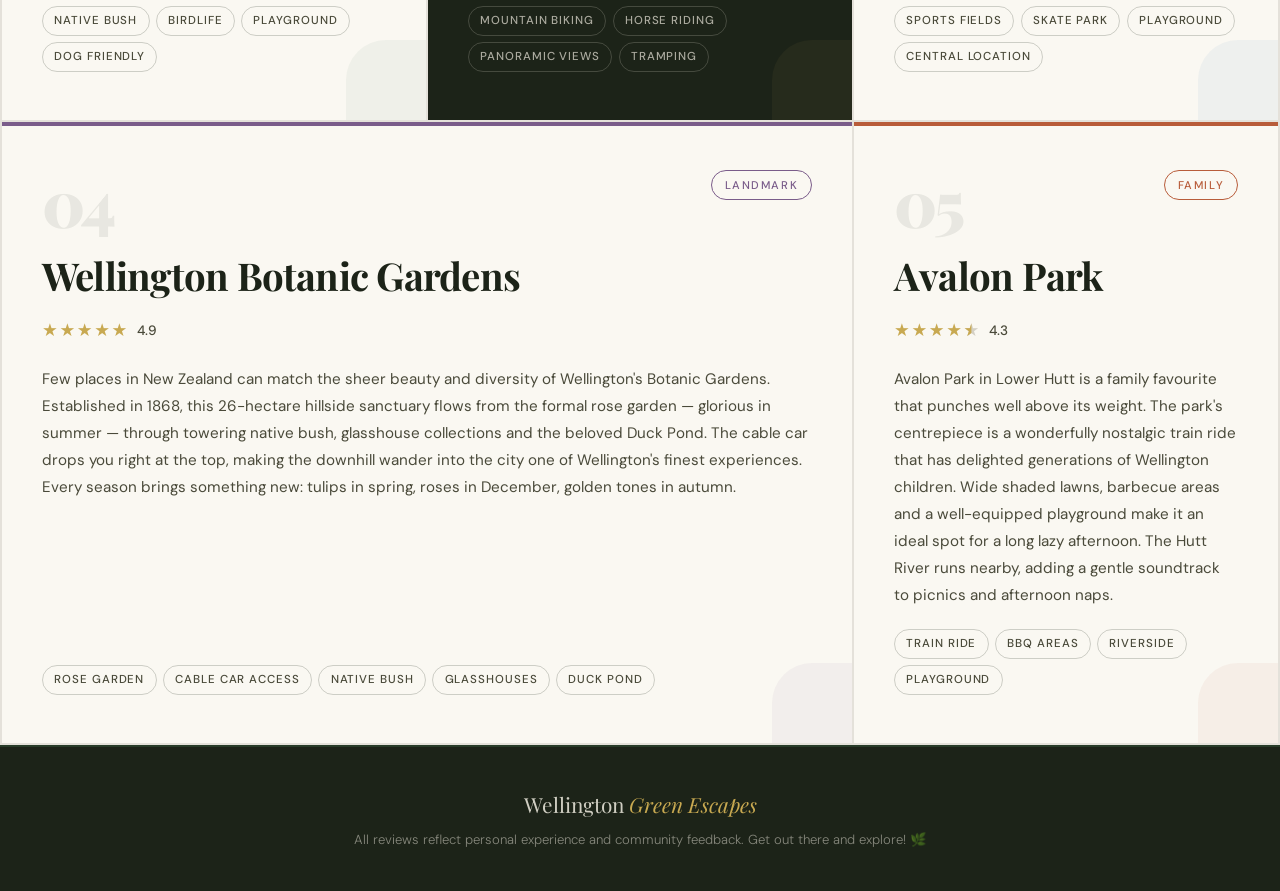
==== commit 32a92877: "Apr 23, 2026, 1:11 AM" ====
--- a/index.html
+++ b/index.html
@@ -5,148 +5,127 @@
   <meta name="viewport" content="width=device-width, initial-scale=1.0" />
   <title>Wellington Park Reviews</title>
   <link rel="stylesheet" href="style.css" />
-  <link href="Arial" rel="stylesheet" />
+  <link href="https://fonts.googleapis.com/css2?family=Playfair+Display:ital,wght@0,400;0,700;0,900;1,400&family=DM+Sans:wght@300;400;500&display=swap" rel="stylesheet" />
 </head>
 <body>
 
+  <!-- ══ NAVBAR — appears on every page ══ -->
+  <nav class="navbar">
+    <a href="index.html" class="navbar__brand">Green Escapes</a>
+    <a href="index.html" class="navbar__link navbar__link--active">Home</a>
+    <a href="Gallery.html" class="navbar__link">Gallery</a>
+  </nav>
+
+  <!-- ══ HERO ══ -->
   <header class="hero">
-    <div class="hero__noise"></div>
     <div class="hero__content">
       <span class="hero__eyebrow">Pōneke · Wellington</span>
-      <h1 class="hero__title">Wellintgon<br><em>Parks</em></h1>
+      <h1 class="hero__title">Green<br><em>Escapes</em></h1>
       <p class="hero__subtitle">Five parks. Five stories. One remarkable city.</p>
       <a href="#parks" class="hero__cta">Explore the Parks ↓</a>
     </div>
-    <div class="hero__leaves" aria-hidden="true">
-      <span class="leaf leaf--1">🌿</span>
-      <span class="leaf leaf--2">🍃</span>
-      <span class="leaf leaf--3">🌿</span>
-      <span class="leaf leaf--4">🍃</span>
-      <span class="leaf leaf--5">🌿</span>
-    </div>
   </header>
 
+  <!-- ══ INTRO STRIP ══ -->
   <section class="intro-strip">
     <p>Wellington's parks weave native bush, coastal views and quiet lawns into the fabric of the city. Whether you're after a brisk hill walk or a Sunday picnic, there's a green corner with your name on it.</p>
   </section>
 
+  <!-- ══ PARK CARDS ══ -->
   <main id="parks" class="parks-grid">
 
+    <!-- 1 · Khandallah Park -->
     <article class="park-card" style="--accent:#4a7c59;">
       <div class="park-card__header">
         <span class="park-card__number">01</span>
         <div class="park-card__badge">Bush Walk</div>
       </div>
-      <h2 class="park-card__name">Khandallah<br>Park</h2>
+      <h2 class="park-card__name">Khandallah Park</h2>
       <div class="park-card__stars" aria-label="4.5 out of 5 stars">
         <span class="star filled">★</span><span class="star filled">★</span><span class="star filled">★</span><span class="star filled">★</span><span class="star half">★</span>
         <span class="rating-num">4.5</span>
       </div>
-      <p class="park-card__review">
-        Tucked behind the quiet suburb of Khandallah, this park is a true hidden gem. Dense native bush envelops a network of winding trails that reward you with glimpses of tūī, kererū and the distant harbour. The air smells of damp earth and kawakawa — a full sensory reset from the city below. Families love the playground near the entrance, while serious walkers can push further into the ridge for sweeping panoramas. Well-maintained paths and clear signage make navigation easy even for newcomers.
-      </p>
+      <p class="park-card__review">Tucked behind the quiet suburb of Khandallah, this park is a true hidden gem. Dense native bush envelops a network of winding trails that reward you with glimpses of tūī, kererū and the distant harbour. The air smells of damp earth and kawakawa — a full sensory reset from the city below. Families love the playground near the entrance, while serious walkers can push further into the ridge for sweeping panoramas. Well-maintained paths and clear signage make navigation easy even for newcomers.</p>
       <ul class="park-card__tags">
-        <li>Native Bush</li>
-        <li>Birdlife</li>
-        <li>Playground</li>
-        <li>Dog Friendly</li>
+        <li>Native Bush</li><li>Birdlife</li><li>Playground</li><li>Dog Friendly</li>
       </ul>
     </article>
 
+    <!-- 2 · Belmont Regional Park -->
     <article class="park-card park-card--dark" style="--accent:#c8a951;">
       <div class="park-card__header">
         <span class="park-card__number">02</span>
         <div class="park-card__badge">Regional</div>
       </div>
-      <h2 class="park-card__name">Belmont<br>Regional Park</h2>
+      <h2 class="park-card__name">Belmont Regional Park</h2>
       <div class="park-card__stars" aria-label="4.8 out of 5 stars">
         <span class="star filled">★</span><span class="star filled">★</span><span class="star filled">★</span><span class="star filled">★</span><span class="star filled">★</span>
         <span class="rating-num">4.8</span>
       </div>
-      <p class="park-card__review">
-        Belmont is Wellington's great outdoor playground — vast, wild and endlessly varied. Stretching from the Hutt Valley foothills to the Porirua Harbour, it offers everything from gentle family strolls to challenging ridge routes with breathtaking views across Cook Strait. Mountain bikers, horse riders and trampers all coexist happily on its extensive trail network. The open tussock ridgelines feel genuinely remote, yet you're only minutes from suburbia. Pack a lunch, bring layers, and prepare to be surprised by just how big and beautiful it really is.
-      </p>
+      <p class="park-card__review">Belmont is Wellington's great outdoor playground — vast, wild and endlessly varied. Stretching from the Hutt Valley foothills to the Porirua Harbour, it offers everything from gentle family strolls to challenging ridge routes with breathtaking views across Cook Strait. Mountain bikers, horse riders and trampers all coexist happily on its extensive trail network. The open tussock ridgelines feel genuinely remote, yet you're only minutes from suburbia.</p>
       <ul class="park-card__tags">
-        <li>Mountain Biking</li>
-        <li>Panoramic Views</li>
-        <li>Tramping</li>
+        <li>Mountain Biking</li><li>Horse Riding</li><li>Panoramic Views</li><li>Tramping</li>
       </ul>
     </article>
 
+    <!-- 3 · Kilbirnie Park -->
     <article class="park-card" style="--accent:#3b7fa6;">
       <div class="park-card__header">
         <span class="park-card__number">03</span>
         <div class="park-card__badge">Community</div>
       </div>
-      <h2 class="park-card__name">Kilbirnie<br>Park</h2>
+      <h2 class="park-card__name">Kilbirnie Park</h2>
       <div class="park-card__stars" aria-label="4.0 out of 5 stars">
         <span class="star filled">★</span><span class="star filled">★</span><span class="star filled">★</span><span class="star filled">★</span><span class="star empty">★</span>
         <span class="rating-num">4.0</span>
       </div>
-      <p class="park-card__review">
-        Kilbirnie Park is the beating heart of the eastern suburbs — spacious, welcoming and almost always buzzing with activity. Wide open grass fields host weekend football matches and cricket games, while the skate park draws a loyal crowd of riders from dawn to dusk. The recently upgraded play area is a big hit with little ones, and the proximity to the Evans Bay waterfront means a seaside stroll is always just moments away. It's unpretentious, practical and perfectly positioned — a park that truly serves its community day in, day out.
-      </p>
+      <p class="park-card__review">Kilbirnie Park is the beating heart of the eastern suburbs — spacious, welcoming and almost always buzzing with activity. Wide open grass fields host weekend football matches and cricket games, while the skate park draws a loyal crowd. The recently upgraded play area is a big hit with little ones, and the proximity to the Evans Bay waterfront means a seaside stroll is always just moments away.</p>
       <ul class="park-card__tags">
-        <li>Sports Fields</li>
-        <li>Skate Park</li>
-        <li>Playground</li>
-        <li>Central Location</li>
+        <li>Sports Fields</li><li>Skate Park</li><li>Playground</li><li>Central Location</li>
       </ul>
     </article>
 
+    <!-- 4 · Botanic Gardens (wide card) -->
     <article class="park-card park-card--wide" style="--accent:#7a5c8a;">
       <div class="park-card__header">
         <span class="park-card__number">04</span>
         <div class="park-card__badge">Landmark</div>
       </div>
-      <h2 class="park-card__name">Wellington<br>Botanic Gardens</h2>
+      <h2 class="park-card__name">Wellington Botanic Gardens</h2>
       <div class="park-card__stars" aria-label="4.9 out of 5 stars">
         <span class="star filled">★</span><span class="star filled">★</span><span class="star filled">★</span><span class="star filled">★</span><span class="star filled">★</span>
         <span class="rating-num">4.9</span>
       </div>
-      <p class="park-card__review">
-        Few places in New Zealand can match the sheer beauty and diversity of Wellington's Botanic Gardens. Established in 1868, this 26-hectare hillside sanctuary flows from the formal rose garden — glorious in summer — through towering native bush, glasshouse collections and the beloved Duck Pond. The cable car drops you right at the top, making the downhill wander into the city one of Wellington's finest experiences. Every season brings something new: tulips in spring, roses in December, golden tones in autumn. A world-class garden hiding in plain sight.
-      </p>
+      <p class="park-card__review">Few places in New Zealand can match the sheer beauty and diversity of Wellington's Botanic Gardens. Established in 1868, this 26-hectare hillside sanctuary flows from the formal rose garden — glorious in summer — through towering native bush, glasshouse collections and the beloved Duck Pond. The cable car drops you right at the top, making the downhill wander into the city one of Wellington's finest experiences. Every season brings something new: tulips in spring, roses in December, golden tones in autumn.</p>
       <ul class="park-card__tags">
-        <li>Rose Garden</li>
-        <li>Cable Car Access</li>
-        <li>Native Bush</li>
-        <li>Glasshouses</li>
-        <li>Duck Pond</li>
+        <li>Rose Garden</li><li>Cable Car Access</li><li>Native Bush</li><li>Glasshouses</li><li>Duck Pond</li>
       </ul>
     </article>
 
+    <!-- 5 · Avalon Park -->
     <article class="park-card" style="--accent:#b85c3a;">
       <div class="park-card__header">
         <span class="park-card__number">05</span>
         <div class="park-card__badge">Family</div>
       </div>
-      <h2 class="park-card__name">Avalon<br>Park</h2>
+      <h2 class="park-card__name">Avalon Park</h2>
       <div class="park-card__stars" aria-label="4.3 out of 5 stars">
         <span class="star filled">★</span><span class="star filled">★</span><span class="star filled">★</span><span class="star filled">★</span><span class="star half">★</span>
         <span class="rating-num">4.3</span>
       </div>
-      <p class="park-card__review">
-        Avalon Park in Lower Hutt is a family favourite that punches well above its weight. The park's centrepiece is a wonderfully nostalgic train ride that has delighted generations of Wellington children — a must if you're visiting with little ones. Wide shaded lawns, barbecue areas and a well-equipped playground make it an ideal spot for a long lazy afternoon. The Hutt River runs nearby, adding a gentle soundtrack to picnics and afternoon naps. Weekends see it fill with families, kite-flyers and weekend athletes — a lively, joyful atmosphere that's hard not to love.
-      </p>
+      <p class="park-card__review">Avalon Park in Lower Hutt is a family favourite that punches well above its weight. The park's centrepiece is a wonderfully nostalgic train ride that has delighted generations of Wellington children. Wide shaded lawns, barbecue areas and a well-equipped playground make it an ideal spot for a long lazy afternoon. The Hutt River runs nearby, adding a gentle soundtrack to picnics and afternoon naps.</p>
       <ul class="park-card__tags">
-        <li>Train Ride</li>
-        <li>BBQ Areas</li>
-        <li>Riverside</li>
-        <li>Playground</li>
+        <li>Train Ride</li><li>BBQ Areas</li><li>Riverside</li><li>Playground</li>
       </ul>
     </article>
 
   </main>
 
+  <!-- ══ FOOTER ══ -->
   <footer class="site-footer">
-    <div class="site-footer__inner">
-      <p class="site-footer__brand">Wellington <em>Wellintgon Parks</em></p>
-      <p class="site-footer__note">All reviews reflect personal experience and community feedback. Get out there and explore! 🌿</p>
-      <p>© Desmond Lin Reviews, 2026</p>
-    </div>
+    <p class="site-footer__brand">Wellington <em>Green Escapes</em></p>
+    <p class="site-footer__note">All reviews reflect personal experience and community feedback. Get out there and explore! 🌿</p>
   </footer>
-
 
 </body>
 </html>
--- a/style.css
+++ b/style.css
@@ -1,3 +1,10 @@
+/* ══════════════════════════════════════════════════════
+   Wellington Green Escapes — style.css
+   Includes: Navbar, Hero, Parks Grid, Gallery, Footer
+   ══════════════════════════════════════════════════════ */
+
+
+/* ── SECTION 1: CSS VARIABLES ────────────────────────── */
 :root {
   --bg:         #f5f2eb;
   --bg-dark:    #1c2318;
@@ -5,16 +12,19 @@
   --ink-light:  #4a4a3a;
   --cream:      #faf8f2;
   --green:      #3a6344;
-  --green-pale: #e8f0e9;
   --gold:       #c8a951;
   --serif:      'Playfair Display', Georgia, serif;
   --sans:       'DM Sans', system-ui, sans-serif;
-  --radius:     4px;
-  --shadow:     0 4px 24px rgba(28,35,24,0.10);
-  --shadow-lg:  0 12px 48px rgba(28,35,24,0.16);
-}
-
-*, *::before, *::after { box-sizing: border-box; margin: 0; padding: 0; }
+  --nav-height: 64px;
+}
+
+
+/* ── SECTION 2: RESET ────────────────────────────────── */
+*, *::before, *::after {
+  box-sizing: border-box;
+  margin: 0;
+  padding: 0;
+}
 
 html { scroll-behavior: smooth; }
 
@@ -25,42 +35,82 @@
   font-size: 1rem;
   line-height: 1.7;
   overflow-x: hidden;
-}
-
+  padding-top: var(--nav-height); /* push page below fixed navbar */
+}
+
+
+/* ══════════════════════════════════════════════════════
+   NAVBAR — fixed to top of every page
+   Oval/pill shaped buttons sit on the top left
+   ══════════════════════════════════════════════════════ */
+.navbar {
+  position: fixed;
+  top: 0;
+  left: 0;
+  right: 0;
+  height: var(--nav-height);
+  background: var(--bg-dark);
+  display: flex;
+  align-items: center;
+  padding: 0 2rem;
+  gap: 0.75rem;
+  z-index: 999;
+  border-bottom: 2px solid var(--green);
+}
+
+/* Site name / logo on the far left */
+.navbar__brand {
+  font-family: var(--serif);
+  font-size: 1.05rem;
+  font-style: italic;
+  color: var(--gold);
+  text-decoration: none;
+  margin-right: 1rem;
+  white-space: nowrap;
+}
+
+/* Each oval pill navigation button */
+.navbar__link {
+  display: inline-block;
+  font-family: var(--sans);
+  font-size: 0.78rem;
+  font-weight: 500;
+  letter-spacing: 0.1em;
+  text-transform: uppercase;
+  text-decoration: none;
+  color: rgba(240,236,224,0.75);
+  padding: 0.45rem 1.2rem;
+  border: 1.5px solid rgba(240,236,224,0.2);
+  border-radius: 100px;   /* makes the pill/oval shape */
+}
+
+/* Active page button — filled gold */
+.navbar__link--active {
+  background: var(--gold);
+  color: var(--bg-dark);
+  border-color: var(--gold);
+  font-weight: 600;
+}
+
+
+/* ══════════════════════════════════════════════════════
+   HERO — big banner on index.html
+   ══════════════════════════════════════════════════════ */
 .hero {
+  min-height: calc(100svh - var(--nav-height));
+  display: flex;
+  align-items: center;
   position: relative;
-  min-height: 100svh;
-  display: flex;
-  align-items: center;
-  background: var(--bg-dark);
   overflow: hidden;
-}
-
-.hero::before {
-  content: '';
-  position: absolute;
-  inset: 0;
-  background:
+  background-image:
     radial-gradient(ellipse 80% 60% at 20% 60%, #2a4a2e 0%, transparent 60%),
     radial-gradient(ellipse 60% 80% at 80% 30%, #1a3320 0%, transparent 55%),
     radial-gradient(ellipse 100% 100% at 50% 50%, #141e10 0%, #0d1409 100%);
 }
 
-.hero__noise {
-  position: absolute;
-  inset: 0;
-  opacity: 0.04;
-  background-image: url("data:image/svg+xml,%3Csvg xmlns='http://www.w3.org/2000/svg' width='300' height='300'%3E%3Cfilter id='n'%3E%3CfeTurbulence type='fractalNoise' baseFrequency='0.75' numOctaves='4' stitchTiles='stitch'/%3E%3C/filter%3E%3Crect width='300' height='300' filter='url(%23n)' opacity='1'/%3E%3C/svg%3E");
-  background-size: 200px 200px;
-  pointer-events: none;
-}
-
 .hero__content {
-  position: relative;
-  z-index: 2;
-  padding: 6rem 2rem 6rem 10vw;
+  padding: 5rem 2rem 5rem 10vw;
   max-width: 700px;
-  animation: fadeUp 1s ease both;
 }
 
 .hero__eyebrow {
@@ -87,10 +137,7 @@
   letter-spacing: -0.02em;
 }
 
-.hero__title em {
-  font-style: italic;
-  color: var(--gold);
-}
+.hero__title em { font-style: italic; color: var(--gold); }
 
 .hero__subtitle {
   font-size: 1.15rem;
@@ -111,33 +158,12 @@
   padding: 0.9rem 2rem;
   border-radius: 100px;
   text-decoration: none;
-  transition: background 0.2s, transform 0.2s;
-}
-
-.hero__cta:hover {
-  background: #dbbf62;
-  transform: translateY(-2px);
-}
-
-.hero__leaves {
-  position: absolute;
-  inset: 0;
-  pointer-events: none;
-  z-index: 1;
-}
-
-.leaf {
-  position: absolute;
-  font-size: clamp(1.5rem, 3vw, 3rem);
-  opacity: 0.18;
-  animation: float 8s ease-in-out infinite;
-}
-.leaf--1 { top: 12%; right: 15%; animation-delay: 0s;   font-size: clamp(2rem, 4vw, 4.5rem); }
-.leaf--2 { top: 55%; right: 8%;  animation-delay: 1.5s; font-size: clamp(1.2rem, 2.5vw, 3rem); }
-.leaf--3 { top: 30%; right: 35%; animation-delay: 3s;   opacity: 0.10; }
-.leaf--4 { bottom: 15%; right: 25%; animation-delay: 0.8s; }
-.leaf--5 { top: 70%; right: 50%; animation-delay: 2.2s; opacity: 0.08; }
-
+}
+
+
+/* ══════════════════════════════════════════════════════
+   INTRO STRIP
+   ══════════════════════════════════════════════════════ */
 .intro-strip {
   background: var(--green);
   color: rgba(255,255,255,0.88);
@@ -150,6 +176,10 @@
 
 .intro-strip p { max-width: 75ch; }
 
+
+/* ══════════════════════════════════════════════════════
+   PARK REVIEW CARDS  (index.html)
+   ══════════════════════════════════════════════════════ */
 .parks-grid {
   display: grid;
   grid-template-columns: repeat(auto-fit, minmax(340px, 1fr));
@@ -164,7 +194,6 @@
   display: flex;
   flex-direction: column;
   gap: 1.25rem;
-  transition: transform 0.3s ease, box-shadow 0.3s ease;
   position: relative;
   overflow: hidden;
 }
@@ -175,17 +204,6 @@
   top: 0; left: 0; right: 0;
   height: 4px;
   background: var(--accent, var(--green));
-  transform: scaleX(0);
-  transform-origin: left;
-  transition: transform 0.4s ease;
-}
-
-.park-card:hover::before { transform: scaleX(1); }
-
-.park-card:hover {
-  transform: translateY(-4px);
-  box-shadow: var(--shadow-lg);
-  z-index: 1;
 }
 
 .park-card::after {
@@ -202,7 +220,6 @@
   background: var(--bg-dark);
   color: #e8e4d8;
 }
-
 .park-card--dark .park-card__review { color: rgba(232,228,216,0.75); }
 .park-card--dark .park-card__number { color: rgba(232,228,216,0.2); }
 .park-card--dark .park-card__tags li {
@@ -225,10 +242,7 @@
   line-height: 1;
   color: rgba(28,35,24,0.08);
   letter-spacing: -0.04em;
-  transition: color 0.3s;
-}
-
-.park-card:hover .park-card__number { color: var(--accent, var(--green)); opacity: 0.18; }
+}
 
 .park-card__badge {
   font-family: var(--sans);
@@ -249,24 +263,12 @@
   line-height: 1.1;
   letter-spacing: -0.02em;
 }
-
 .park-card--dark .park-card__name { color: #f0ece0; }
 
-.park-card__stars {
-  display: flex;
-  align-items: center;
-  gap: 0.1rem;
-}
-
-.star {
-  font-size: 1.1rem;
-  color: #d4d0c4;
-}
+.park-card__stars { display: flex; align-items: center; gap: 0.1rem; }
+.star { font-size: 1.1rem; color: #d4d0c4; }
 .star.filled { color: var(--gold); }
-.star.half {
-  position: relative;
-  color: #d4d0c4;
-}
+.star.half { position: relative; color: #d4d0c4; }
 .star.half::before {
   content: '★';
   position: absolute;
@@ -281,7 +283,6 @@
   color: var(--ink-light);
   margin-left: 0.5rem;
 }
-
 .park-card--dark .rating-num { color: rgba(232,228,216,0.55); }
 
 .park-card__review {
@@ -310,47 +311,252 @@
   color: var(--ink-light);
 }
 
+
+/* ══════════════════════════════════════════════════════
+   GALLERY PAGE  (Gallery.html)
+   ══════════════════════════════════════════════════════ */
+
+/* Smaller hero banner for Gallery page */
+.gallery-hero {
+  background-image:
+    radial-gradient(ellipse 80% 60% at 20% 60%, #2a4a2e 0%, transparent 60%),
+    radial-gradient(ellipse 60% 80% at 80% 30%, #1a3320 0%, transparent 55%),
+    radial-gradient(ellipse 100% 100% at 50% 50%, #141e10 0%, #0d1409 100%);
+  padding: 4rem 10vw;
+  border-bottom: 3px solid var(--gold);
+}
+
+.gallery-hero__eyebrow {
+  display: inline-block;
+  font-size: 0.8rem;
+  font-weight: 500;
+  letter-spacing: 0.2em;
+  text-transform: uppercase;
+  color: var(--gold);
+  margin-bottom: 1rem;
+  padding: 0.35rem 1rem;
+  border: 1px solid rgba(200,169,81,0.4);
+  border-radius: 100px;
+}
+
+.gallery-hero__title {
+  font-family: var(--serif);
+  font-size: clamp(2.5rem, 6vw, 5rem);
+  font-weight: 900;
+  line-height: 1;
+  color: #f0ece0;
+  letter-spacing: -0.02em;
+  margin-bottom: 0.75rem;
+}
+
+.gallery-hero__title em { font-style: italic; color: var(--gold); }
+
+.gallery-hero__subtitle {
+  font-size: 1rem;
+  color: rgba(240,236,224,0.6);
+  font-weight: 300;
+  max-width: 500px;
+}
+
+/* Grid of gallery photo cards — same layout logic as parks grid */
+.gallery-grid {
+  display: grid;
+  grid-template-columns: repeat(auto-fit, minmax(340px, 1fr));
+  gap: 2px;
+  padding: 2px;
+  background: rgba(28,35,24,0.08);
+}
+
+.gallery-card {
+  background: var(--cream);
+  display: flex;
+  flex-direction: column;
+  position: relative;
+  overflow: hidden;
+}
+
+/* Coloured top border using each card's accent colour */
+.gallery-card::before {
+  content: '';
+  position: absolute;
+  top: 0; left: 0; right: 0;
+  height: 4px;
+  background: var(--accent, var(--green));
+  z-index: 1;
+}
+
+.gallery-card--dark { background: var(--bg-dark); }
+.gallery-card--dark .gallery-card__name    { color: #f0ece0; }
+.gallery-card--dark .gallery-card__caption { color: rgba(232,228,216,0.65); }
+.gallery-card--dark .gallery-card__number  { color: rgba(232,228,216,0.07); }
+.gallery-card--dark .gallery-card__copyright {
+  color: rgba(232,228,216,0.4);
+  border-color: rgba(232,228,216,0.1);
+}
+
+.gallery-card--wide { grid-column: span 2; }
+
+/* Single photo */
+.gallery-card__photo {
+  width: 100%;
+  aspect-ratio: 16 / 10;
+  object-fit: cover;
+  display: block;
+}
+
+/* Wide card: two photos side by side */
+.gallery-card__photos {
+  display: grid;
+  grid-template-columns: 1fr 1fr;
+}
+
+.gallery-card__photos .gallery-card__photo {
+  aspect-ratio: 4 / 3;
+}
+
+/* Text area below the photo(s) */
+.gallery-card__info {
+  padding: 1.75rem 2rem 2rem;
+  display: flex;
+  flex-direction: column;
+  gap: 0.6rem;
+}
+
+.gallery-card__header {
+  display: flex;
+  justify-content: space-between;
+  align-items: flex-start;
+}
+
+.gallery-card__number {
+  font-family: var(--serif);
+  font-size: 3rem;
+  font-weight: 900;
+  line-height: 1;
+  color: rgba(28,35,24,0.07);
+  letter-spacing: -0.04em;
+}
+
+.gallery-card__badge {
+  font-family: var(--sans);
+  font-size: 0.7rem;
+  font-weight: 500;
+  letter-spacing: 0.14em;
+  text-transform: uppercase;
+  color: var(--accent, var(--green));
+  padding: 0.3rem 0.8rem;
+  border: 1.5px solid var(--accent, var(--green));
+  border-radius: 100px;
+}
+
+.gallery-card__name {
+  font-family: var(--serif);
+  font-size: clamp(1.4rem, 3vw, 1.9rem);
+  font-weight: 700;
+  line-height: 1.1;
+  letter-spacing: -0.02em;
+  color: var(--ink);
+}
+
+.gallery-card__caption {
+  font-size: 0.9rem;
+  color: var(--ink-light);
+  line-height: 1.7;
+}
+
+/* Photo credit/copyright line */
+.gallery-card__copyright {
+  font-size: 0.72rem;
+  color: rgba(28,35,24,0.4);
+  font-style: italic;
+  margin-top: 0.5rem;
+  padding-top: 0.75rem;
+  border-top: 1px solid rgba(28,35,24,0.1);
+}
+
+/* Full copyright notice section */
+.copyright-section {
+  background: var(--bg-dark);
+  padding: 3rem 10vw;
+  border-top: 3px solid var(--green);
+}
+
+.copyright-section__title {
+  font-family: var(--serif);
+  font-size: 1.5rem;
+  color: #f0ece0;
+  margin-bottom: 1.25rem;
+  font-style: italic;
+}
+
+.copyright-section__list {
+  list-style: none;
+  display: flex;
+  flex-direction: column;
+  gap: 0.6rem;
+}
+
+.copyright-section__list li {
+  font-size: 0.85rem;
+  color: rgba(240,236,224,0.55);
+  line-height: 1.6;
+  padding-left: 1rem;
+  border-left: 2px solid var(--gold);
+}
+
+.copyright-section__list strong { color: rgba(240,236,224,0.85); font-weight: 500; }
+
+.copyright-section__note {
+  margin-top: 1.5rem;
+  font-size: 0.8rem;
+  color: rgba(240,236,224,0.35);
+  font-style: italic;
+}
+
+
+/* ══════════════════════════════════════════════════════
+   FOOTER — shared on every page
+   ══════════════════════════════════════════════════════ */
 .site-footer {
   background: var(--bg-dark);
   color: rgba(240,236,224,0.5);
-  padding: 3rem 10vw;
+  padding: 2.5rem 10vw;
   text-align: center;
-  border-top: 3px solid var(--green);
+  border-top: 2px solid rgba(58,99,68,0.4);
 }
 
 .site-footer__brand {
   font-family: var(--serif);
-  font-size: 1.4rem;
+  font-size: 1.3rem;
   color: rgba(240,236,224,0.85);
-  margin-bottom: 0.5rem;
+  margin-bottom: 0.4rem;
 }
 
 .site-footer__brand em { color: var(--gold); font-style: italic; }
-
-.site-footer__note {
-  font-size: 0.85rem;
-  font-weight: 300;
-}
-
-@keyframes fadeUp {
-  from { opacity: 0; transform: translateY(32px); }
-  to   { opacity: 1; transform: translateY(0); }
-}
-
-@keyframes float {
-  0%, 100% { transform: translateY(0) rotate(0deg); }
-  33%       { transform: translateY(-18px) rotate(6deg); }
-  66%       { transform: translateY(-8px) rotate(-4deg); }
-}
-
+.site-footer__note { font-size: 0.82rem; font-weight: 300; }
+
+
+/* ══════════════════════════════════════════════════════
+   RESPONSIVE — MOBILE
+   ══════════════════════════════════════════════════════ */
 @media (max-width: 900px) {
-  .park-card--wide { grid-column: span 1; }
-  .hero__content { padding: 5rem 1.5rem; }
-  .parks-grid { grid-template-columns: 1fr; }
+  .park-card--wide    { grid-column: span 1; }
+  .gallery-card--wide { grid-column: span 1; }
+  .gallery-card__photos { grid-template-columns: 1fr; }
+  .parks-grid   { grid-template-columns: 1fr; }
+  .gallery-grid { grid-template-columns: 1fr; }
+  .hero__content { padding: 4rem 1.5rem; }
+  .gallery-hero  { padding: 3rem 1.5rem; }
 }
 
 @media (max-width: 600px) {
-  .hero__title { font-size: clamp(3.2rem, 14vw, 5rem); }
-  .intro-strip { padding: 1.5rem 1.5rem; }
-  .park-card { padding: 2rem 1.5rem; }
+  :root { --nav-height: 56px; }
+  .navbar { gap: 0.4rem; padding: 0 1rem; }
+  .navbar__brand { font-size: 0.9rem; margin-right: 0.5rem; }
+  .navbar__link  { font-size: 0.68rem; padding: 0.35rem 0.75rem; }
+  .hero__title { font-size: clamp(3rem, 14vw, 5rem); }
+  .park-card   { padding: 2rem 1.5rem; }
+  .gallery-card__info { padding: 1.25rem 1.25rem 1.5rem; }
+  .copyright-section { padding: 2rem 1.5rem; }
+  .site-footer { padding: 2rem 1.5rem; }
 }
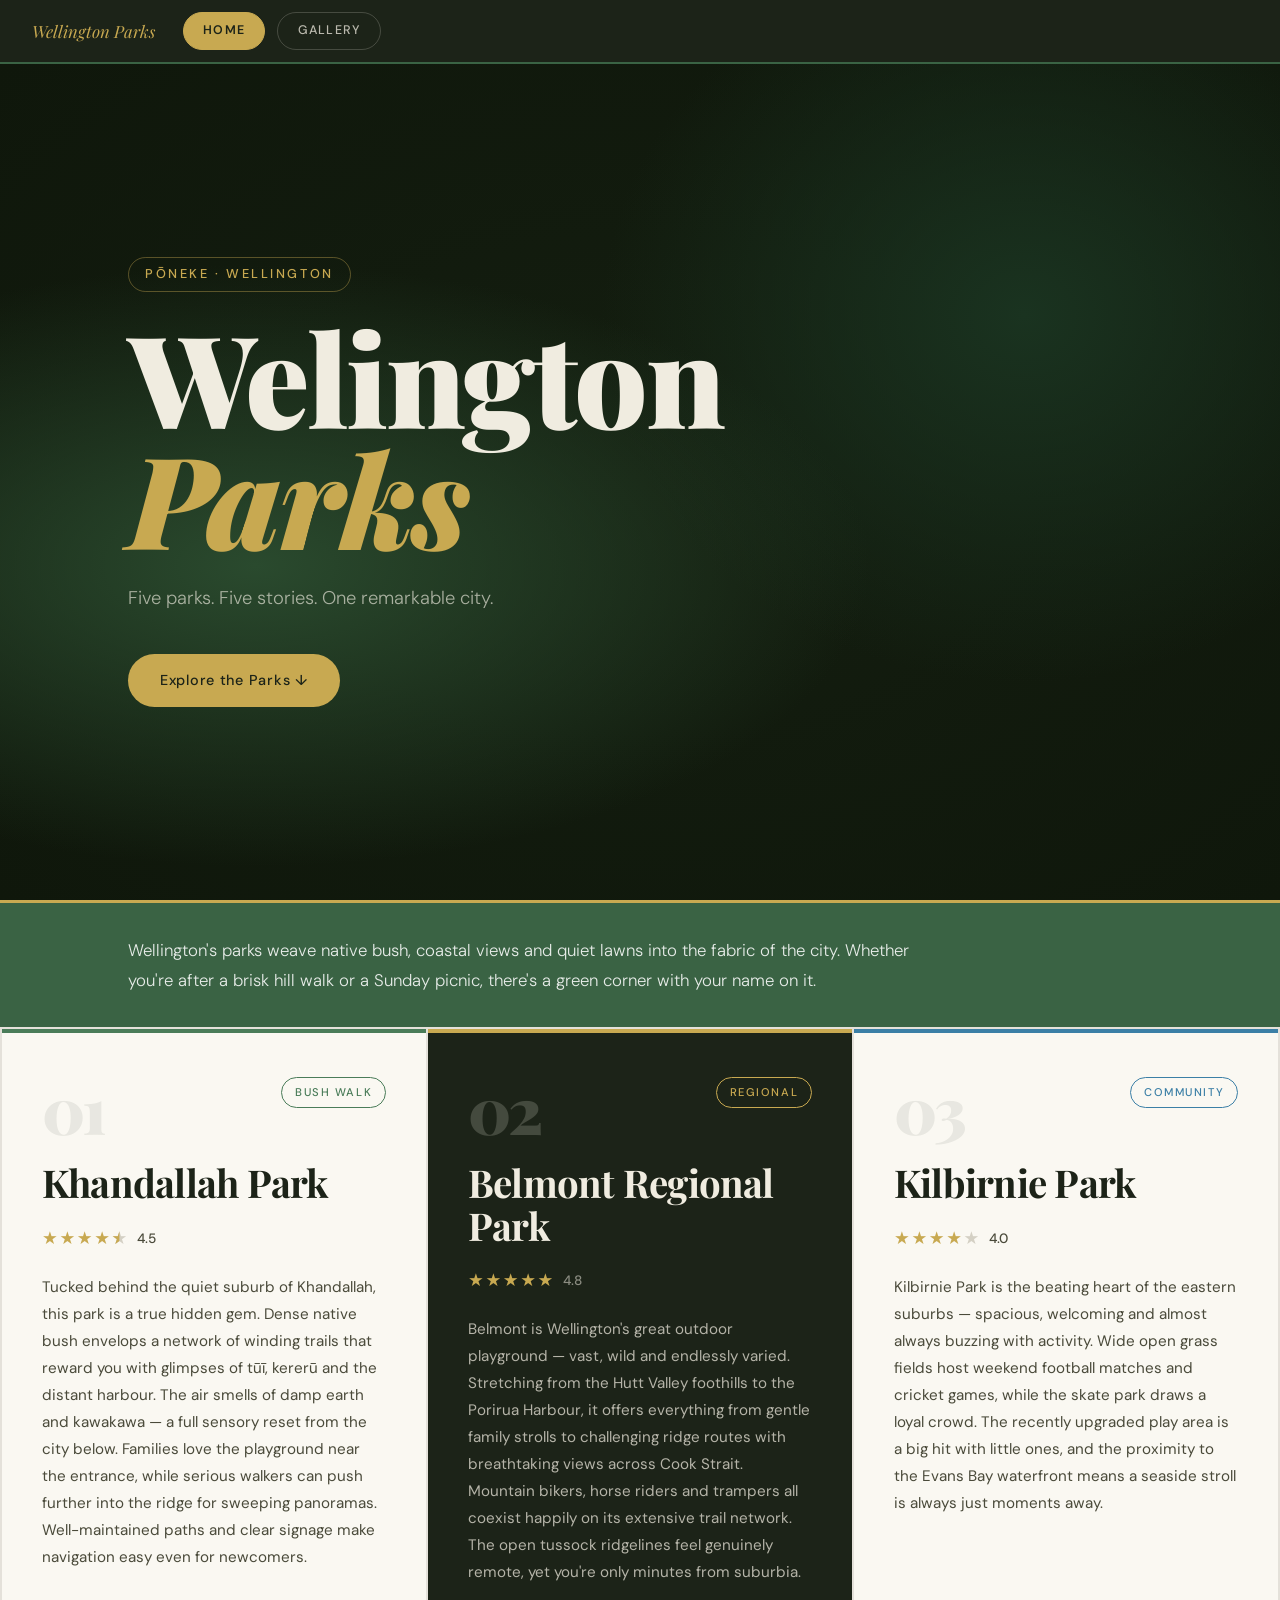
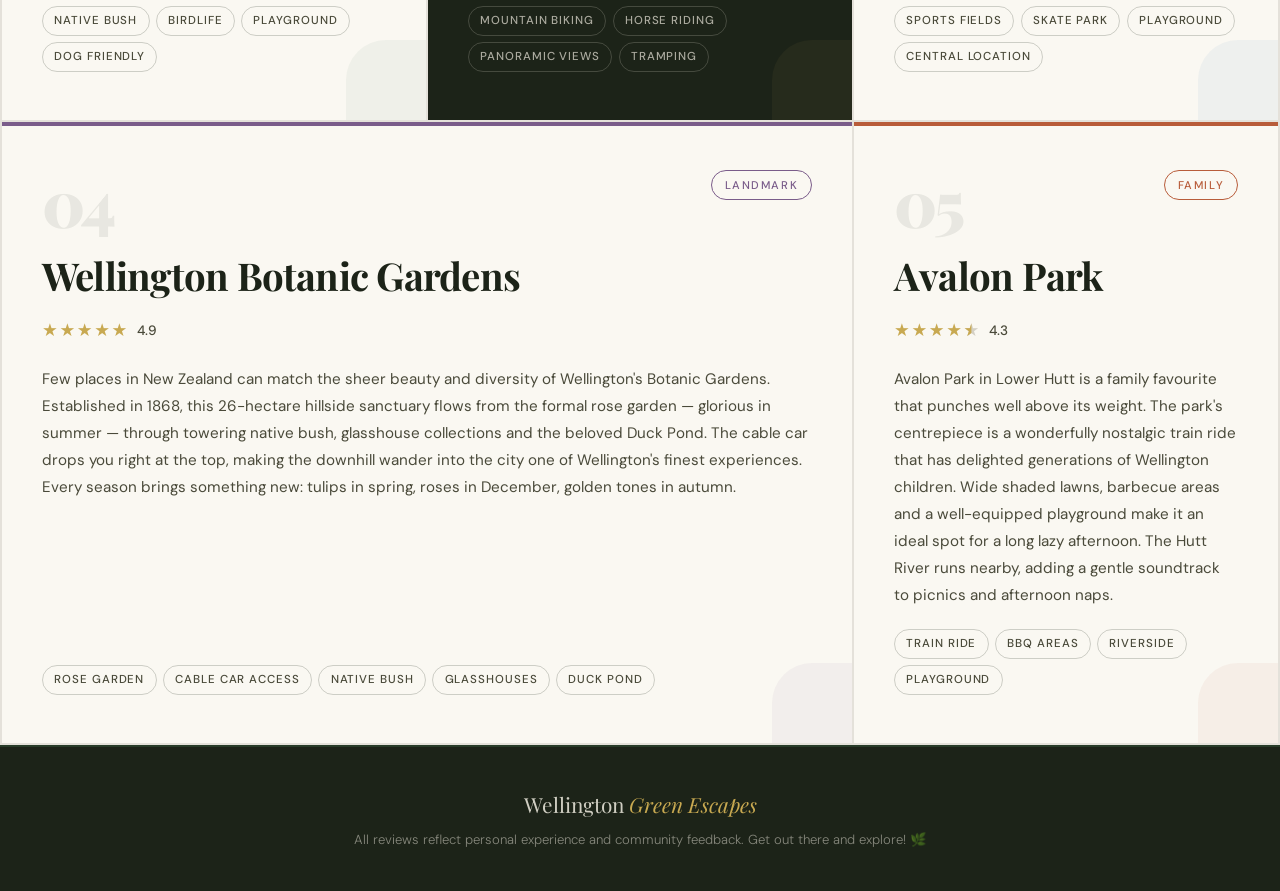
==== commit e153ba5f: "Apr 23, 2026, 1:14 AM" ====
--- a/index.html
+++ b/index.html
@@ -9,32 +9,27 @@
 </head>
 <body>
 
-  <!-- ══ NAVBAR — appears on every page ══ -->
   <nav class="navbar">
-    <a href="index.html" class="navbar__brand">Green Escapes</a>
+    <a href="index.html" class="navbar__brand">Wellington Parks</a>
     <a href="index.html" class="navbar__link navbar__link--active">Home</a>
     <a href="Gallery.html" class="navbar__link">Gallery</a>
   </nav>
 
-  <!-- ══ HERO ══ -->
   <header class="hero">
     <div class="hero__content">
       <span class="hero__eyebrow">Pōneke · Wellington</span>
-      <h1 class="hero__title">Green<br><em>Escapes</em></h1>
+      <h1 class="hero__title">Welington<br><em>Parks</em></h1>
       <p class="hero__subtitle">Five parks. Five stories. One remarkable city.</p>
       <a href="#parks" class="hero__cta">Explore the Parks ↓</a>
     </div>
   </header>
 
-  <!-- ══ INTRO STRIP ══ -->
   <section class="intro-strip">
     <p>Wellington's parks weave native bush, coastal views and quiet lawns into the fabric of the city. Whether you're after a brisk hill walk or a Sunday picnic, there's a green corner with your name on it.</p>
   </section>
 
-  <!-- ══ PARK CARDS ══ -->
   <main id="parks" class="parks-grid">
 
-    <!-- 1 · Khandallah Park -->
     <article class="park-card" style="--accent:#4a7c59;">
       <div class="park-card__header">
         <span class="park-card__number">01</span>
@@ -51,7 +46,6 @@
       </ul>
     </article>
 
-    <!-- 2 · Belmont Regional Park -->
     <article class="park-card park-card--dark" style="--accent:#c8a951;">
       <div class="park-card__header">
         <span class="park-card__number">02</span>
@@ -68,7 +62,6 @@
       </ul>
     </article>
 
-    <!-- 3 · Kilbirnie Park -->
     <article class="park-card" style="--accent:#3b7fa6;">
       <div class="park-card__header">
         <span class="park-card__number">03</span>
@@ -85,7 +78,6 @@
       </ul>
     </article>
 
-    <!-- 4 · Botanic Gardens (wide card) -->
     <article class="park-card park-card--wide" style="--accent:#7a5c8a;">
       <div class="park-card__header">
         <span class="park-card__number">04</span>
@@ -102,7 +94,6 @@
       </ul>
     </article>
 
-    <!-- 5 · Avalon Park -->
     <article class="park-card" style="--accent:#b85c3a;">
       <div class="park-card__header">
         <span class="park-card__number">05</span>
@@ -121,7 +112,6 @@
 
   </main>
 
-  <!-- ══ FOOTER ══ -->
   <footer class="site-footer">
     <p class="site-footer__brand">Wellington <em>Green Escapes</em></p>
     <p class="site-footer__note">All reviews reflect personal experience and community feedback. Get out there and explore! 🌿</p>
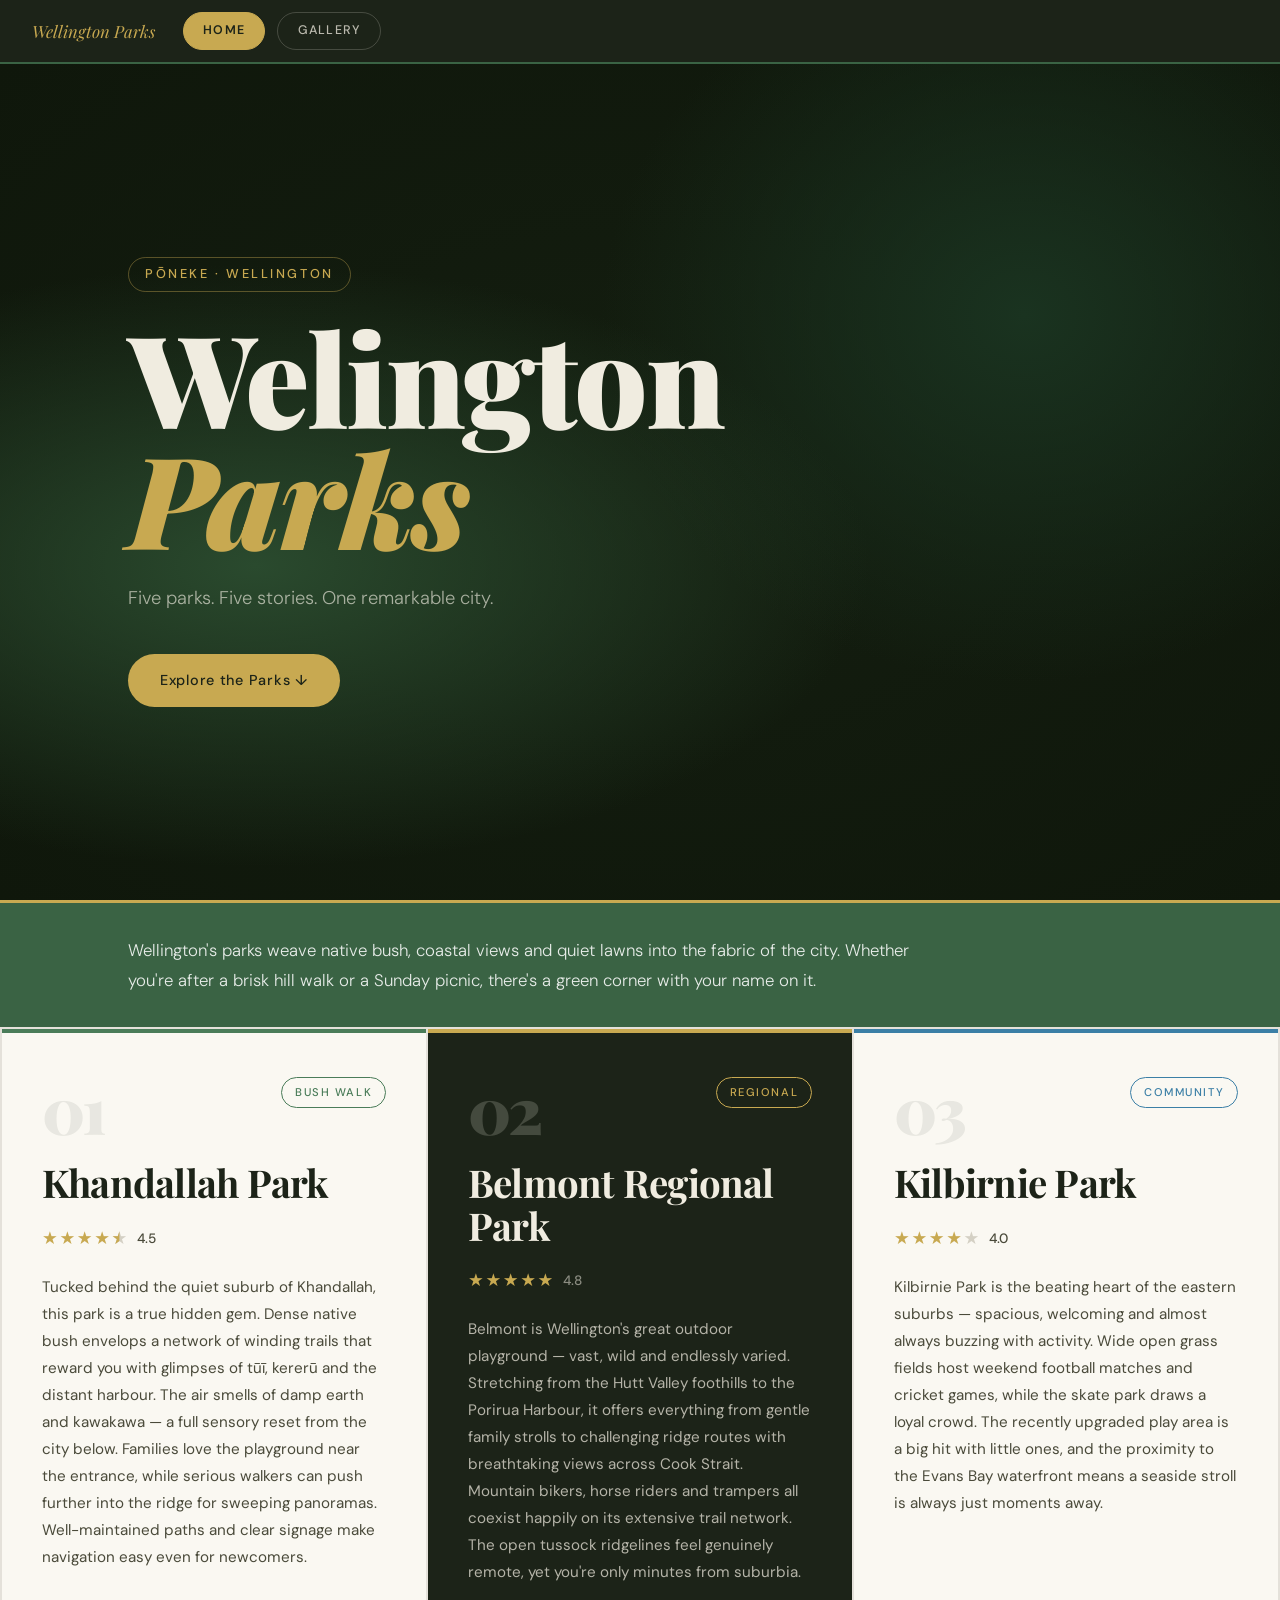
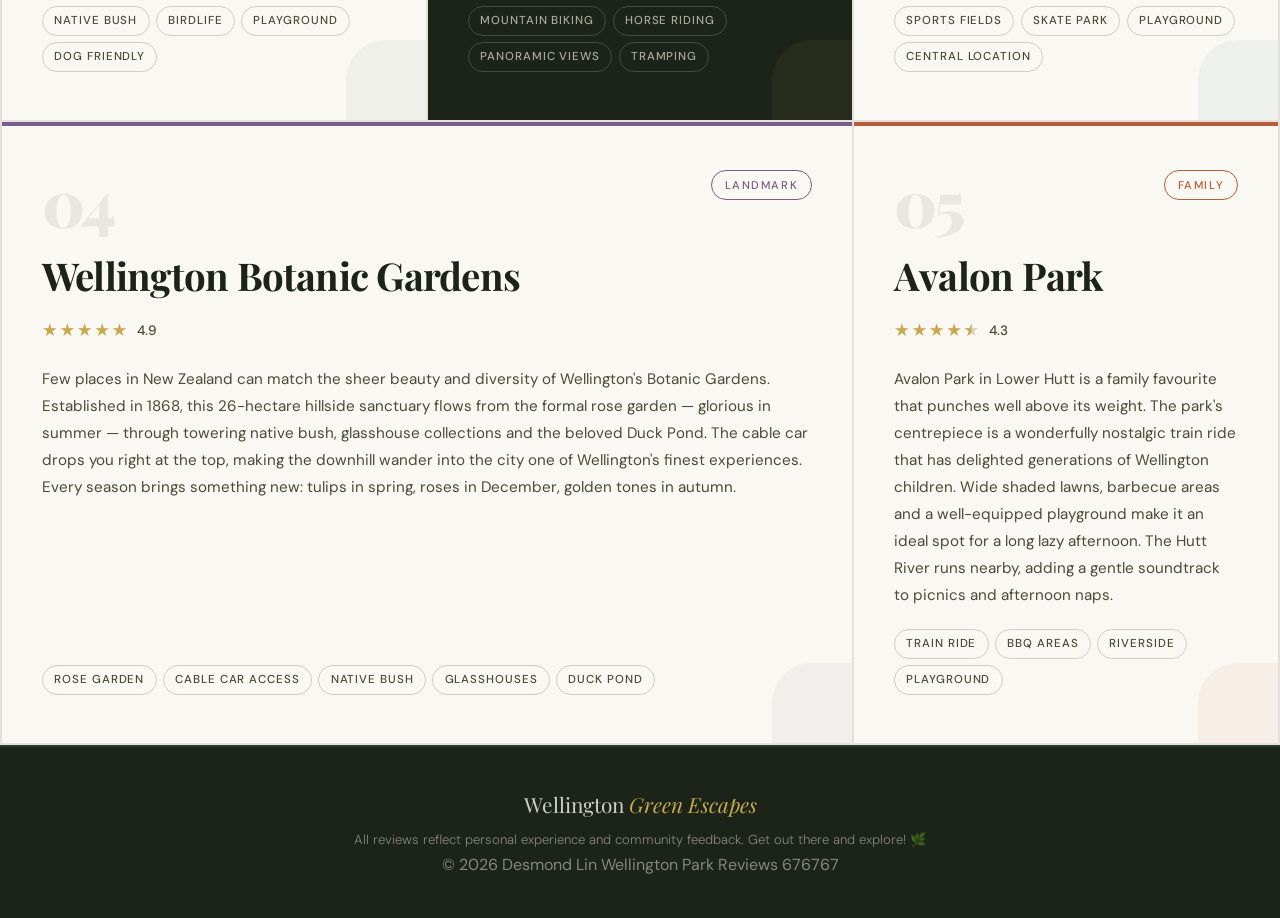
==== commit b6c34f47: "Apr 23, 2026, 1:23 AM" ====
--- a/index.html
+++ b/index.html
@@ -115,6 +115,7 @@
   <footer class="site-footer">
     <p class="site-footer__brand">Wellington <em>Green Escapes</em></p>
     <p class="site-footer__note">All reviews reflect personal experience and community feedback. Get out there and explore! 🌿</p>
+    <p>© 2026 Desmond Lin Wellington Park Reviews 676767</p>
   </footer>
 
 </body>
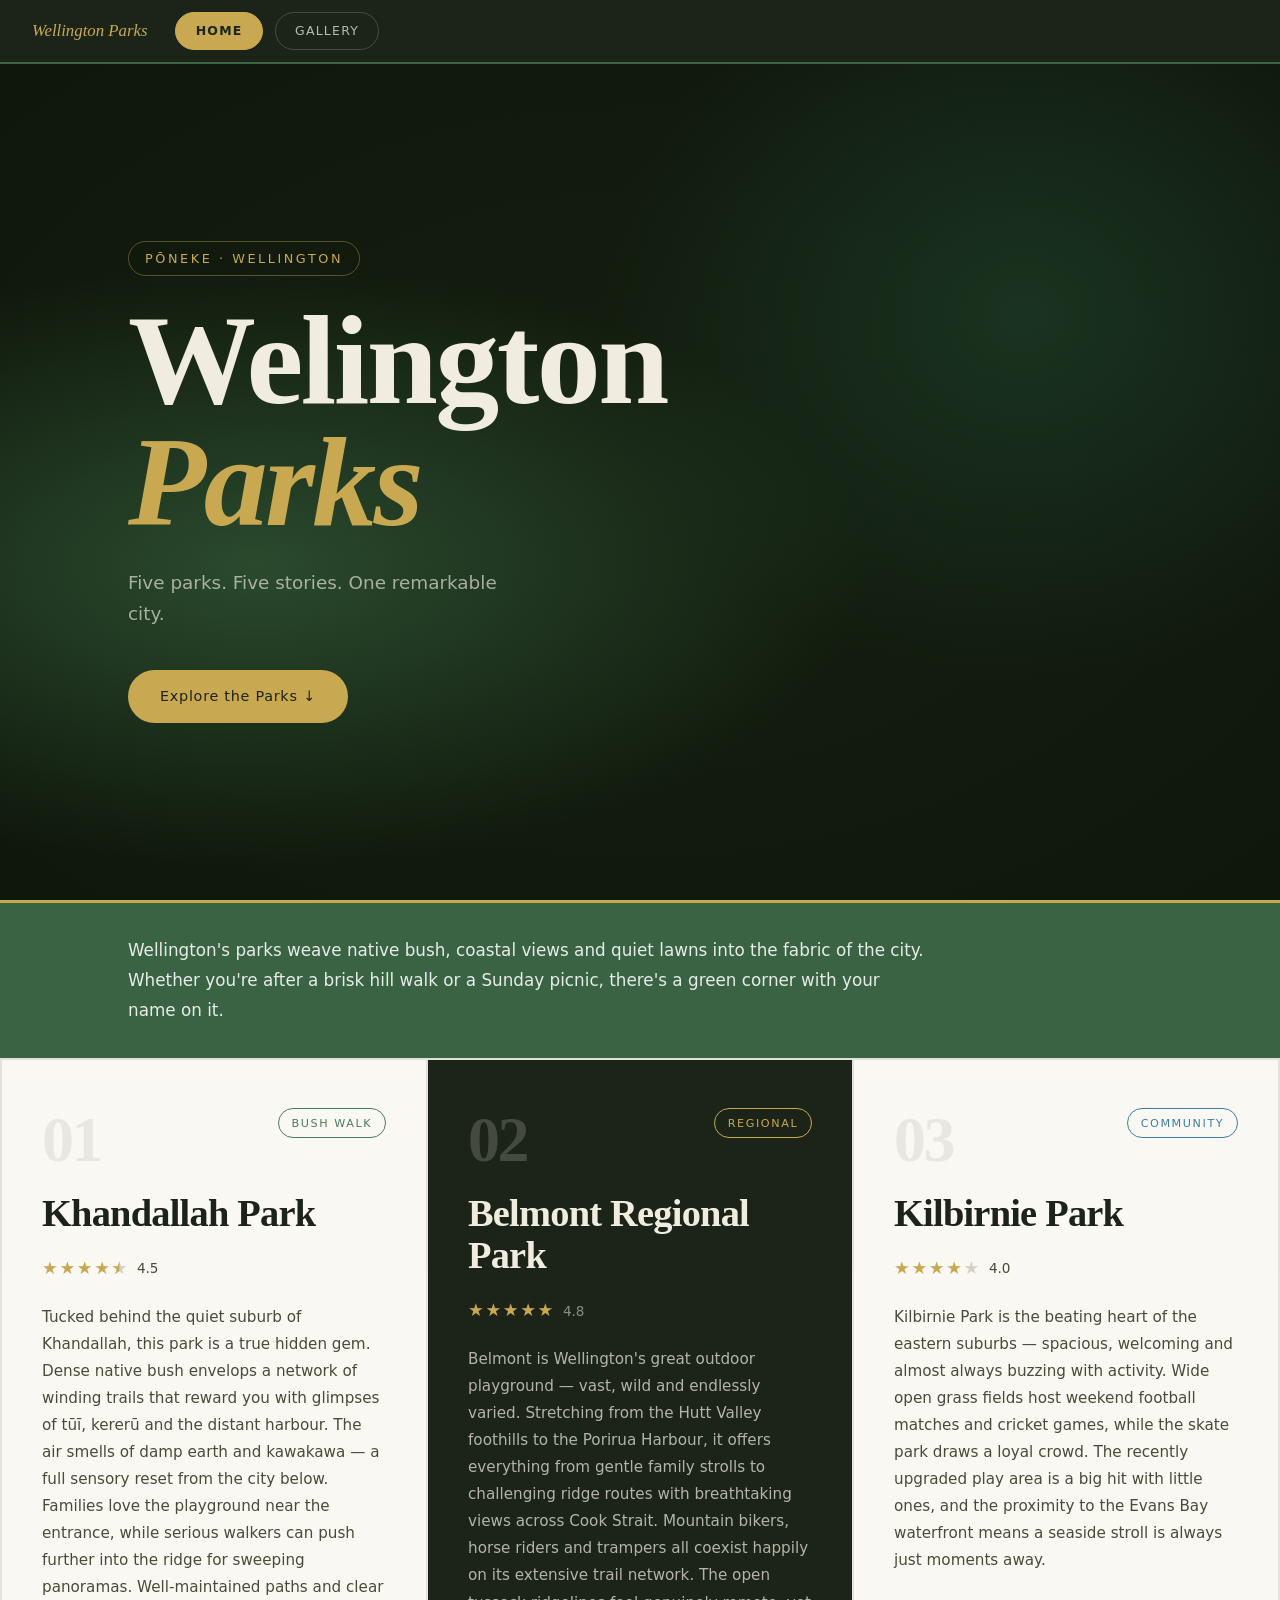
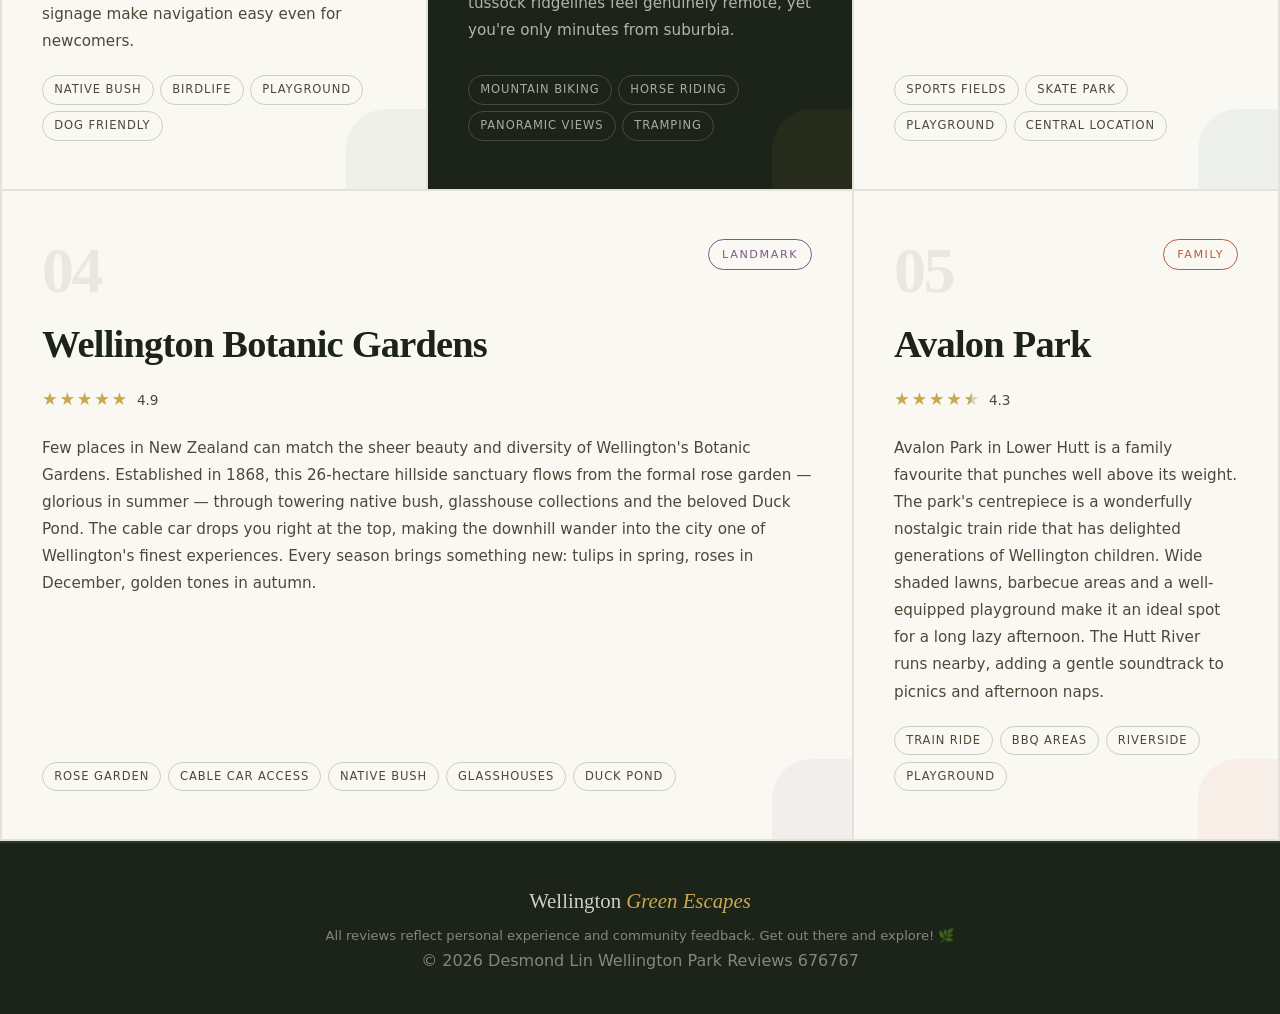
==== commit c3da979e: "Got another page, fixed nav bar and I also finished my gallery page, thank you" ====
--- a/index.html
+++ b/index.html
@@ -5,7 +5,7 @@
   <meta name="viewport" content="width=device-width, initial-scale=1.0" />
   <title>Wellington Park Reviews</title>
   <link rel="stylesheet" href="style.css" />
-  <link href="https://fonts.googleapis.com/css2?family=Playfair+Display:ital,wght@0,400;0,700;0,900;1,400&family=DM+Sans:wght@300;400;500&display=swap" rel="stylesheet" />
+  <link href="Arial" rel="stylesheet" />
 </head>
 <body>
 
--- a/style.css
+++ b/style.css
@@ -1,10 +1,3 @@
-/* ══════════════════════════════════════════════════════
-   Wellington Green Escapes — style.css
-   Includes: Navbar, Hero, Parks Grid, Gallery, Footer
-   ══════════════════════════════════════════════════════ */
-
-
-/* ── SECTION 1: CSS VARIABLES ────────────────────────── */
 :root {
   --bg:         #f5f2eb;
   --bg-dark:    #1c2318;
@@ -19,7 +12,6 @@
 }
 
 
-/* ── SECTION 2: RESET ────────────────────────────────── */
 *, *::before, *::after {
   box-sizing: border-box;
   margin: 0;
@@ -38,11 +30,6 @@
   padding-top: var(--nav-height); /* push page below fixed navbar */
 }
 
-
-/* ══════════════════════════════════════════════════════
-   NAVBAR — fixed to top of every page
-   Oval/pill shaped buttons sit on the top left
-   ══════════════════════════════════════════════════════ */
 .navbar {
   position: fixed;
   top: 0;
@@ -58,7 +45,6 @@
   border-bottom: 2px solid var(--green);
 }
 
-/* Site name / logo on the far left */
 .navbar__brand {
   font-family: var(--serif);
   font-size: 1.05rem;
@@ -69,7 +55,6 @@
   white-space: nowrap;
 }
 
-/* Each oval pill navigation button */
 .navbar__link {
   display: inline-block;
   font-family: var(--sans);
@@ -84,7 +69,6 @@
   border-radius: 100px;   /* makes the pill/oval shape */
 }
 
-/* Active page button — filled gold */
 .navbar__link--active {
   background: var(--gold);
   color: var(--bg-dark);
@@ -92,10 +76,6 @@
   font-weight: 600;
 }
 
-
-/* ══════════════════════════════════════════════════════
-   HERO — big banner on index.html
-   ══════════════════════════════════════════════════════ */
 .hero {
   min-height: calc(100svh - var(--nav-height));
   display: flex;
@@ -160,10 +140,6 @@
   text-decoration: none;
 }
 
-
-/* ══════════════════════════════════════════════════════
-   INTRO STRIP
-   ══════════════════════════════════════════════════════ */
 .intro-strip {
   background: var(--green);
   color: rgba(255,255,255,0.88);
@@ -177,9 +153,6 @@
 .intro-strip p { max-width: 75ch; }
 
 
-/* ══════════════════════════════════════════════════════
-   PARK REVIEW CARDS  (index.html)
-   ══════════════════════════════════════════════════════ */
 .parks-grid {
   display: grid;
   grid-template-columns: repeat(auto-fit, minmax(340px, 1fr));
@@ -312,11 +285,6 @@
 }
 
 
-/* ══════════════════════════════════════════════════════
-   GALLERY PAGE  (Gallery.html)
-   ══════════════════════════════════════════════════════ */
-
-/* Smaller hero banner for Gallery page */
 .gallery-hero {
   background-image:
     radial-gradient(ellipse 80% 60% at 20% 60%, #2a4a2e 0%, transparent 60%),
@@ -358,7 +326,6 @@
   max-width: 500px;
 }
 
-/* Grid of gallery photo cards — same layout logic as parks grid */
 .gallery-grid {
   display: grid;
   grid-template-columns: repeat(auto-fit, minmax(340px, 1fr));
@@ -375,7 +342,6 @@
   overflow: hidden;
 }
 
-/* Coloured top border using each card's accent colour */
 .gallery-card::before {
   content: '';
   position: absolute;
@@ -396,7 +362,6 @@
 
 .gallery-card--wide { grid-column: span 2; }
 
-/* Single photo */
 .gallery-card__photo {
   width: 100%;
   aspect-ratio: 16 / 10;
@@ -404,7 +369,6 @@
   display: block;
 }
 
-/* Wide card: two photos side by side */
 .gallery-card__photos {
   display: grid;
   grid-template-columns: 1fr 1fr;
@@ -414,7 +378,6 @@
   aspect-ratio: 4 / 3;
 }
 
-/* Text area below the photo(s) */
 .gallery-card__info {
   padding: 1.75rem 2rem 2rem;
   display: flex;
@@ -464,7 +427,6 @@
   line-height: 1.7;
 }
 
-/* Photo credit/copyright line */
 .gallery-card__copyright {
   font-size: 0.72rem;
   color: rgba(28,35,24,0.4);
@@ -474,7 +436,6 @@
   border-top: 1px solid rgba(28,35,24,0.1);
 }
 
-/* Full copyright notice section */
 .copyright-section {
   background: var(--bg-dark);
   padding: 3rem 10vw;
@@ -513,10 +474,6 @@
   font-style: italic;
 }
 
-
-/* ══════════════════════════════════════════════════════
-   FOOTER — shared on every page
-   ══════════════════════════════════════════════════════ */
 .site-footer {
   background: var(--bg-dark);
   color: rgba(240,236,224,0.5);
@@ -536,9 +493,168 @@
 .site-footer__note { font-size: 0.82rem; font-weight: 300; }
 
 
-/* ══════════════════════════════════════════════════════
-   RESPONSIVE — MOBILE
-   ══════════════════════════════════════════════════════ */
+@keyframes fadeUp {
+  from {
+    opacity: 0;
+    transform: translateY(32px);
+  }
+  to {
+    opacity: 1;
+    transform: translateY(0);
+  }
+}
+
+@keyframes float {
+  0%,  100% { transform: translateY(0)    rotate(0deg);  }
+  33%        { transform: translateY(-18px) rotate(6deg);  }
+  66%        { transform: translateY(-8px)  rotate(-4deg); }
+}
+
+@keyframes slideDown {
+  from {
+    opacity: 0;
+    transform: translateY(-12px);
+  }
+  to {
+    opacity: 1;
+    transform: translateY(0);
+  }
+}
+
+@keyframes cardReveal {
+  from {
+    opacity: 0;
+    transform: translateY(24px);
+  }
+  to {
+    opacity: 1;
+    transform: translateY(0);
+  }
+}
+
+.hero__content {
+  animation: fadeUp 1s ease both;
+}
+
+.navbar__brand {
+  animation: slideDown 0.6s ease both;
+  animation-delay: 0.1s;
+}
+
+.navbar__link:nth-child(2) { animation: slideDown 0.6s ease both; animation-delay: 0.2s; }
+.navbar__link:nth-child(3) { animation: slideDown 0.6s ease both; animation-delay: 0.3s; }
+.navbar__link:nth-child(4) { animation: slideDown 0.6s ease both; animation-delay: 0.4s; }
+
+.hero__leaves {
+  position: absolute;
+  inset: 0;
+  pointer-events: none;
+  z-index: 1;
+}
+
+.leaf {
+  position: absolute;
+  opacity: 0.18;
+  animation: float 8s ease-in-out infinite;
+}
+
+.leaf--1 { top: 12%; right: 15%; font-size: clamp(2rem, 4vw, 4.5rem); animation-delay: 0s;   }
+.leaf--2 { top: 55%; right: 8%;  font-size: clamp(1.2rem, 2.5vw, 3rem); animation-delay: 1.5s; }
+.leaf--3 { top: 30%; right: 35%; opacity: 0.10; animation-delay: 3s;   }
+.leaf--4 { bottom: 15%; right: 25%; animation-delay: 0.8s; }
+.leaf--5 { top: 70%; right: 50%; opacity: 0.08; animation-delay: 2.2s; }
+
+.park-card {
+  transition: transform 0.3s ease, box-shadow 0.3s ease;
+}
+
+.park-card:hover {
+  transform: translateY(-5px);
+  box-shadow: 0 12px 40px rgba(28,35,24,0.16);
+  z-index: 1;
+}
+
+.park-card::before {
+  transform: scaleX(0);
+  transform-origin: left;
+  transition: transform 0.4s ease;
+}
+
+.park-card:hover::before {
+  transform: scaleX(1);
+}
+
+.gallery-card {
+  transition: transform 0.3s ease, box-shadow 0.3s ease;
+}
+
+.gallery-card:hover {
+  transform: translateY(-5px);
+  box-shadow: 0 12px 40px rgba(28,35,24,0.16);
+  z-index: 1;
+}
+
+.gallery-card__photo {
+  transition: transform 0.5s ease;
+}
+
+.gallery-card:hover .gallery-card__photo {
+  transform: scale(1.03);
+}
+
+.hero__cta {
+  transition: background 0.2s ease, transform 0.2s ease;
+}
+
+.hero__cta:hover {
+  background: #dbbf62;
+  transform: translateY(-2px);
+}
+
+.navbar__link {
+  transition: background 0.2s ease, color 0.2s ease, border-color 0.2s ease;
+}
+
+.navbar__link:hover {
+  background: rgba(200,169,81,0.15);
+  border-color: rgba(200,169,81,0.5);
+  color: var(--gold);
+}
+
+.park-card__badge {
+  transition: background 0.2s ease, color 0.2s ease;
+}
+
+.park-card:hover .park-card__badge {
+  background: var(--accent, var(--green));
+  color: #fff;
+}
+
+.gallery-card__badge {
+  transition: background 0.2s ease, color 0.2s ease;
+}
+
+.gallery-card:hover .gallery-card__badge {
+  background: var(--accent, var(--green));
+  color: #fff;
+}
+
+.parks-grid .park-card:nth-child(1) { animation: cardReveal 0.7s ease both; animation-delay: 0.1s; }
+.parks-grid .park-card:nth-child(2) { animation: cardReveal 0.7s ease both; animation-delay: 0.2s; }
+.parks-grid .park-card:nth-child(3) { animation: cardReveal 0.7s ease both; animation-delay: 0.3s; }
+.parks-grid .park-card:nth-child(4) { animation: cardReveal 0.7s ease both; animation-delay: 0.4s; }
+.parks-grid .park-card:nth-child(5) { animation: cardReveal 0.7s ease both; animation-delay: 0.5s; }
+
+.gallery-grid .gallery-card:nth-child(1) { animation: cardReveal 0.7s ease both; animation-delay: 0.1s; }
+.gallery-grid .gallery-card:nth-child(2) { animation: cardReveal 0.7s ease both; animation-delay: 0.2s; }
+.gallery-grid .gallery-card:nth-child(3) { animation: cardReveal 0.7s ease both; animation-delay: 0.3s; }
+.gallery-grid .gallery-card:nth-child(4) { animation: cardReveal 0.7s ease both; animation-delay: 0.4s; }
+.gallery-grid .gallery-card:nth-child(5) { animation: cardReveal 0.7s ease both; animation-delay: 0.5s; }
+.gallery-grid .gallery-card:nth-child(6) { animation: cardReveal 0.7s ease both; animation-delay: 0.6s; }
+.gallery-grid .gallery-card:nth-child(7) { animation: cardReveal 0.7s ease both; animation-delay: 0.7s; }
+.gallery-grid .gallery-card:nth-child(8) { animation: cardReveal 0.7s ease both; animation-delay: 0.8s; }
+
+
 @media (max-width: 900px) {
   .park-card--wide    { grid-column: span 1; }
   .gallery-card--wide { grid-column: span 1; }
